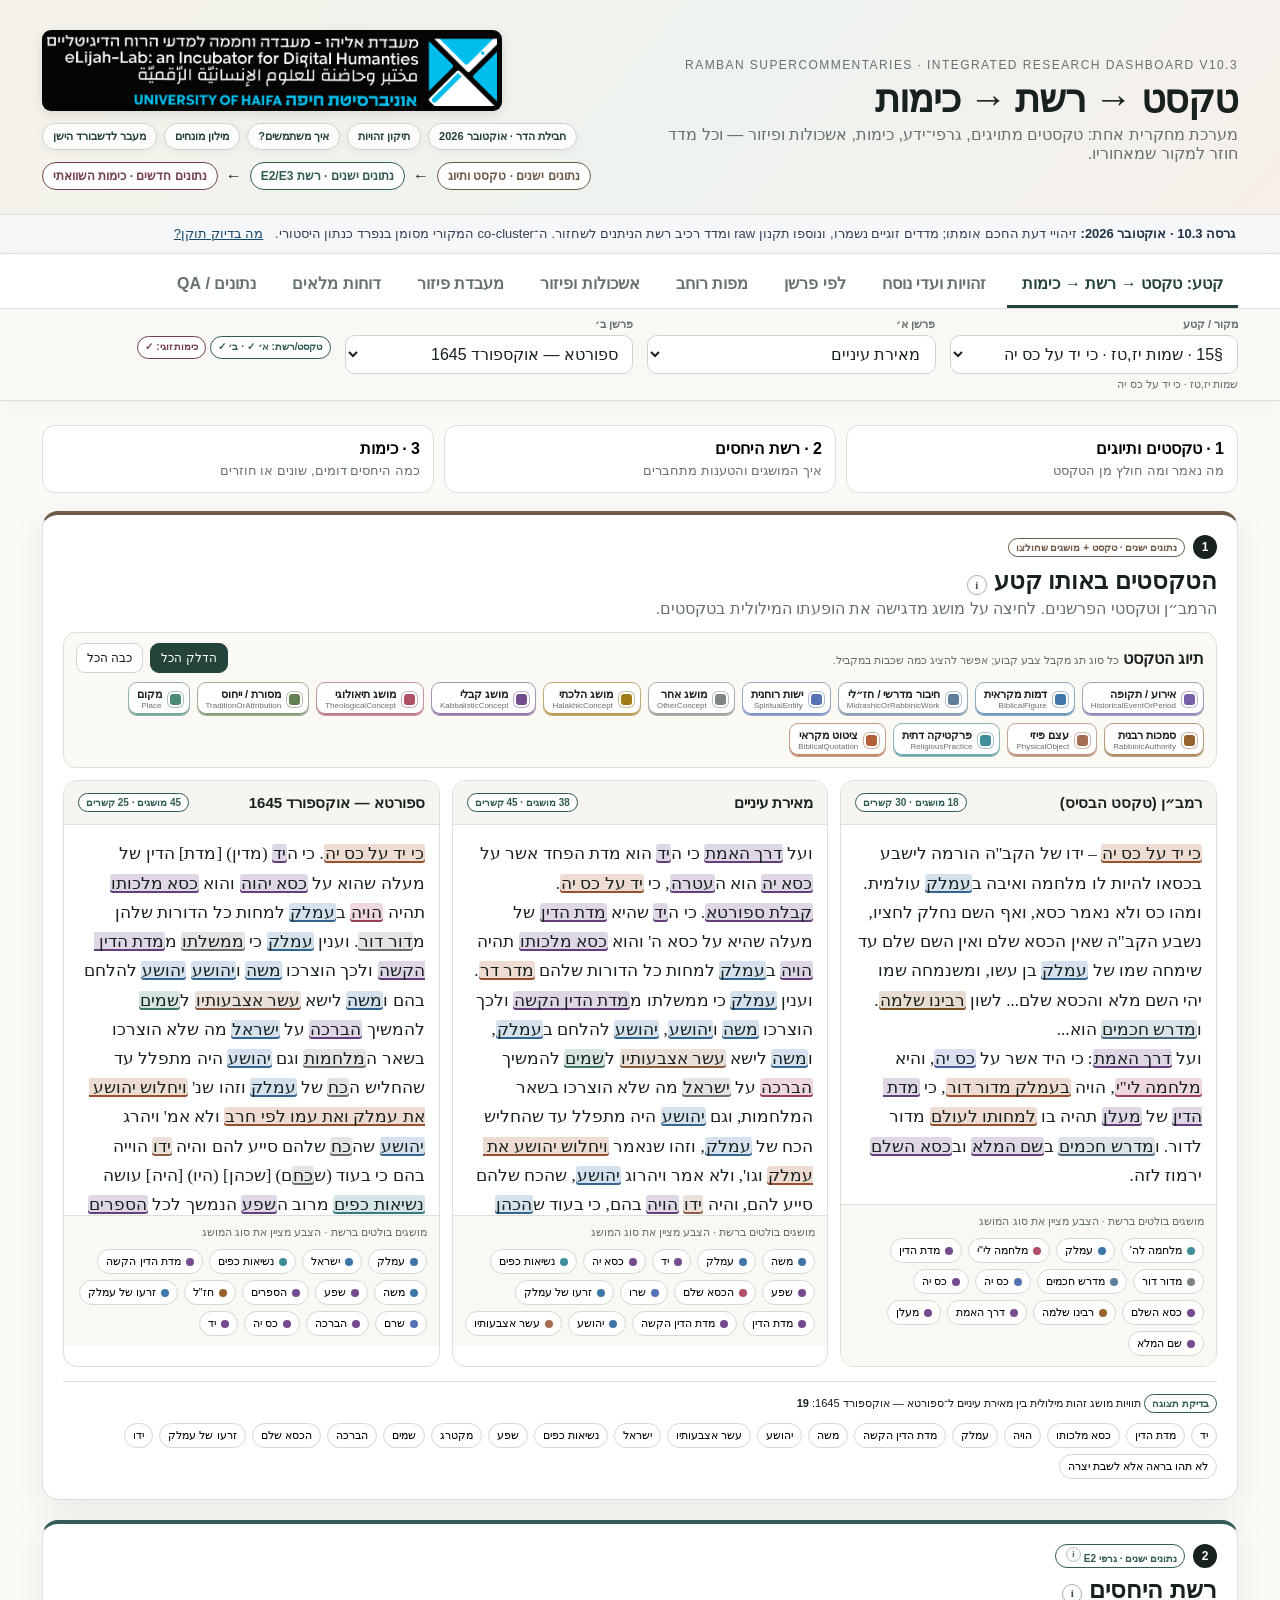
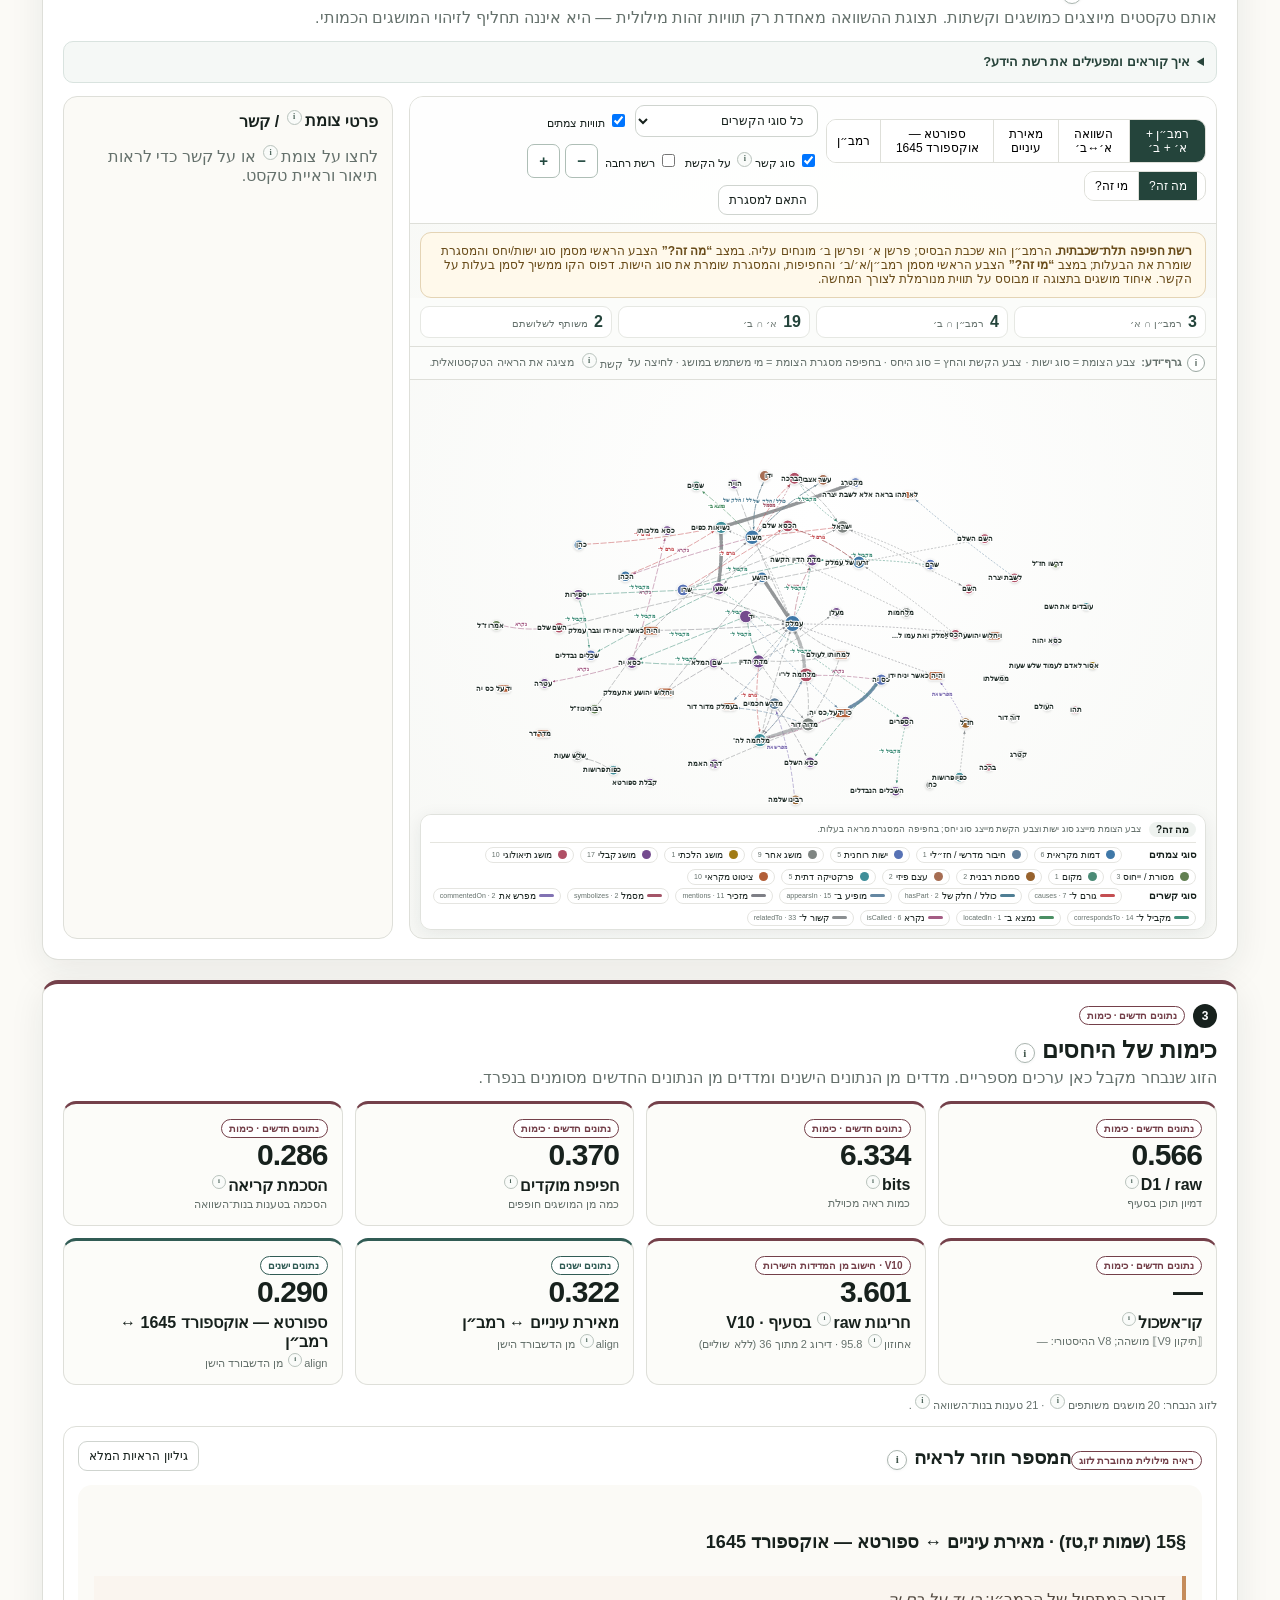
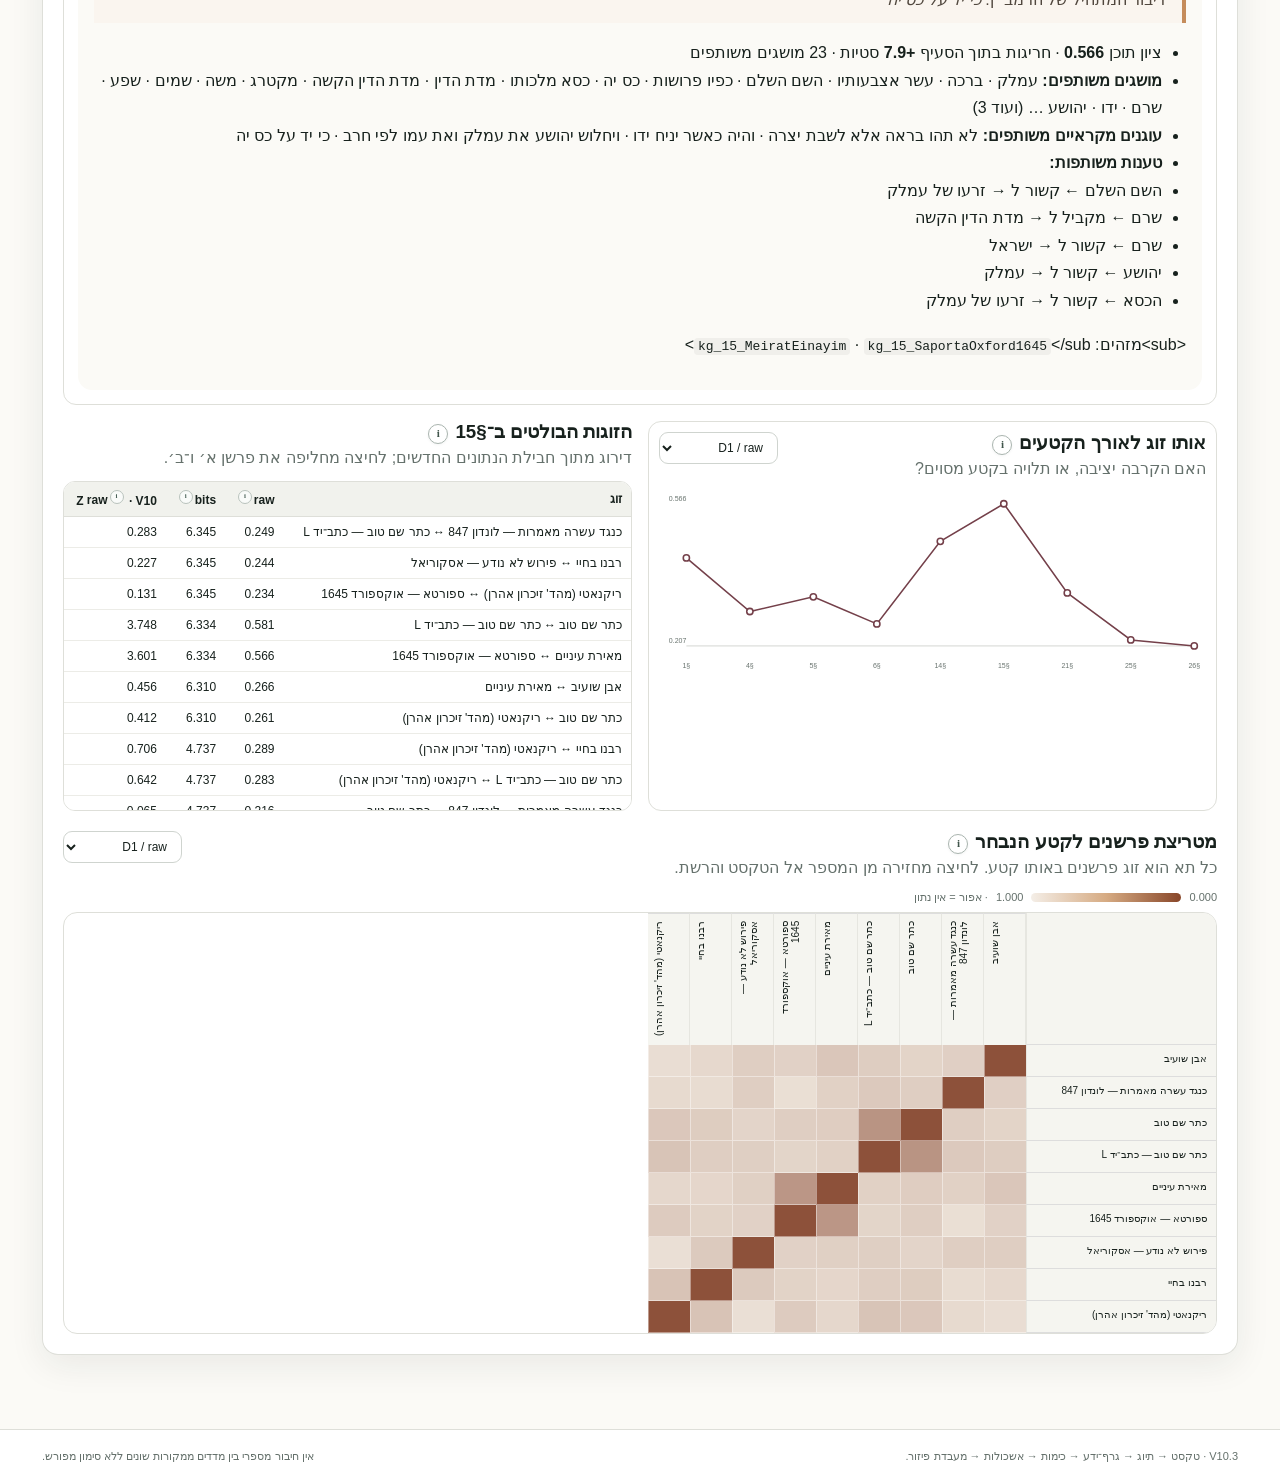
==== index.html @ 23cc931f "V10" ====
<!doctype html>
<html lang="he" dir="rtl">
<head>
  <meta charset="utf-8" />
  <meta name="viewport" content="width=device-width,initial-scale=1" />
  <title>רמב״ן — טקסט, רשת וכימות ותובנות מחקר | V10.3</title>
  <link rel="stylesheet" href="./app.css" />
</head>
<body>
  <header class="site-header">
    <div>
      <div class="eyebrow">Ramban Supercommentaries · Integrated Research Dashboard V10.3</div>
      <h1>טקסט → רשת → כימות</h1>
      <p class="subtitle">מערכת מחקרית אחת: טקסטים מתויגים, גרפי־ידע, כימות, אשכולות ופיזור — וכל מדד חוזר למקור שמאחוריו.</p>
    </div>
    <div class="header-actions">
      <div class="lab-brand" aria-label="המעבדה למדעי הרוח הדיגיטליים — אוניברסיטת חיפה"><img src="./assets/elijah-lab-logo.png" alt="eLijah-Lab · המעבדה למדעי הרוח הדיגיטליים, אוניברסיטת חיפה" width="2048" height="324"></div>
      <div class="header-mini-actions"><button class="legacy-link" id="openOctoberQA" type="button" title="תיעוד חבילת אוקטובר 2026 והבדיקות">חבילת הדר · אוקטובר 2026</button><button class="legacy-link" id="openV9Correction" type="button" title="תיעוד תיקון זהויות דעת החכם">תיקון זהויות</button><button class="legacy-link" id="openQuickGuide" type="button">איך משתמשים?</button><button class="legacy-link glossary-link" id="openGlossary" type="button">מילון מונחים</button><a class="legacy-link" href="./legacy/ramban-dashboard-V2/index.html" title="פתח את הדשבורד הישן (V2)">מעבר לדשבורד הישן</a></div>
      <div class="lineage-mini" aria-label="שרשרת הנתונים">
        <span class="source-pill source-text">נתונים ישנים · טקסט ותיוג</span><b>←</b>
        <span class="source-pill source-net">נתונים ישנים · רשת E2/E3</span><b>←</b>
        <span class="source-pill source-quant">נתונים חדשים · כימות השוואתי</span>
      </div>
    </div>
  </header>

  <div class="october-status" role="note"><strong>גרסה 10.3 · אוקטובר 2026:</strong> זיהויי דעת החכם אומתו; מדדים זוגיים נשמרו, ונוספו תקנון raw ומדד רכיב רשת הניתנים לשחזור. ה־co-cluster המקורי מסומן בנפרד כנתון היסטורי. <button id="octInline" type="button">מה בדיוק תוקן?</button></div>
  <div class="workspace-sticky" id="workspaceSticky">
    <nav class="main-tabs" role="tablist" aria-label="ניווט ראשי">
      <button type="button" id="tabbtn-journey" role="tab" aria-controls="tab-journey" aria-selected="true" class="main-tab is-active" data-tab="journey">קטע: טקסט → רשת → כימות</button>
      <button type="button" id="tabbtn-witnesses" role="tab" aria-controls="tab-witnesses" aria-selected="false" class="main-tab" data-tab="witnesses">זהויות ועדי נוסח</button>
      <button type="button" id="tabbtn-commentator" role="tab" aria-controls="tab-commentator" aria-selected="false" class="main-tab" data-tab="commentator">לפי פרשן</button>
      <button type="button" id="tabbtn-corpus" role="tab" aria-controls="tab-corpus" aria-selected="false" class="main-tab" data-tab="corpus">מפות רוחב</button>
      <button type="button" id="tabbtn-clusters" role="tab" aria-controls="tab-clusters" aria-selected="false" class="main-tab" data-tab="clusters">אשכולות ופיזור</button>
      <button type="button" id="tabbtn-dispersion" role="tab" aria-controls="tab-dispersion" aria-selected="false" class="main-tab" data-tab="dispersion">מעבדת פיזור</button>
      <button type="button" id="tabbtn-reports" role="tab" aria-controls="tab-reports" aria-selected="false" class="main-tab" data-tab="reports">דוחות מלאים</button>
      <button type="button" id="tabbtn-data" role="tab" aria-controls="tab-data" aria-selected="false" class="main-tab" data-tab="data">נתונים / QA</button>
    </nav>

    <section class="context-bar" id="contextBar">
      <div class="context-field context-section" data-context-field="section">
        <label for="sectionSelect">מקור / קטע</label>
        <select id="sectionSelect"></select>
        <div id="sectionCaption" class="context-caption"></div>
      </div>
      <div class="context-field" data-context-field="a">
        <label for="commentatorASelect">פרשן א׳</label>
        <select id="commentatorASelect"></select>
      </div>
      <div class="context-field" data-context-field="b">
        <label for="commentatorBSelect">פרשן ב׳</label>
        <select id="commentatorBSelect"></select>
      </div>
      <div class="context-status" id="contextStatus" aria-live="polite" data-context-field="status"></div>
    </section>
  </div>

  <main id="app" tabindex="-1">
    <section id="tab-journey" role="tabpanel" aria-labelledby="tabbtn-journey" class="tab-view is-active"></section>
    <section id="tab-witnesses" role="tabpanel" aria-labelledby="tabbtn-witnesses" class="tab-view"></section>
    <section id="tab-commentator" role="tabpanel" aria-labelledby="tabbtn-commentator" class="tab-view"></section>
    <section id="tab-corpus" role="tabpanel" aria-labelledby="tabbtn-corpus" class="tab-view"></section>
    <section id="tab-clusters" role="tabpanel" aria-labelledby="tabbtn-clusters" class="tab-view"></section>
    <section id="tab-dispersion" role="tabpanel" aria-labelledby="tabbtn-dispersion" class="tab-view"></section>
    <section id="tab-reports" role="tabpanel" aria-labelledby="tabbtn-reports" class="tab-view"></section>
    <section id="tab-data" role="tabpanel" aria-labelledby="tabbtn-data" class="tab-view"></section>
  </main>

  <footer>
    <span>V10.3 · טקסט → תיוג → גרף־ידע → כימות → אשכולות → מעבדת פיזור.</span>
    <span>אין חיבור מספרי בין מדדים ממקורות שונים ללא סימון מפורש.</span>
  </footer>

  <script>window.RAMBAN_V2_SECTIONS={};window.RAMBAN_V2_COMMENTATORS={};</script>
  <script src="./data/old-index.js"></script>
  <script src="./data/quant-reports.js"></script>
  <script src="./data/research-stories.js"></script>
  <script src="./app.js"></script>
</body>
</html>
---- app.css ----
:root{
  --ink:#17211d; --muted:#65716c; --paper:#fbfaf6; --card:#fff; --line:#dedfd9;
  --deep:#24443b; --deep2:#31594d; --accent:#9a5d32; --accent2:#c58c5b;
  --text-layer:#6f5947; --net-layer:#315c55; --quant-layer:#74404a;
  --soft:#f1f0e9; --warn:#8a5e15; --bad:#9a3d38; --good:#2d6b54;
  --shadow:0 10px 35px rgba(25,37,32,.08); --radius:16px;
  font-family: "Segoe UI", Arial, sans-serif;
}
*{box-sizing:border-box} html{scroll-behavior:smooth} body{margin:0;background:var(--paper);color:var(--ink)}
button,select,input{font:inherit} button{cursor:pointer}
.site-header{display:flex;justify-content:space-between;gap:32px;align-items:flex-end;padding:30px 42px 24px;background:linear-gradient(130deg,#f6f2e9 0%,#eef3ef 55%,#f7efe9 100%);border-bottom:1px solid var(--line)}
.eyebrow{font-size:12px;letter-spacing:.12em;text-transform:uppercase;color:var(--muted);direction:ltr;text-align:right}.site-header h1{font-size:38px;margin:5px 0 4px;letter-spacing:-.03em}.subtitle{margin:0;color:var(--muted);font-size:16px}.lineage-mini{display:flex;align-items:center;gap:8px;flex-wrap:wrap;justify-content:flex-start}
.source-pill{display:inline-flex;align-items:center;border-radius:999px;padding:6px 10px;font-size:12px;font-weight:700;border:1px solid currentColor;background:#fff}.source-text{color:var(--text-layer)}.source-net{color:var(--net-layer)}.source-quant{color:var(--quant-layer)}
.context-bar{position:sticky;top:0;z-index:30;display:grid;grid-template-columns:minmax(300px,1.5fr) minmax(180px,.8fr) minmax(180px,.8fr) minmax(210px,.8fr);gap:14px;align-items:start;padding:13px 42px;background:rgba(251,250,246,.96);backdrop-filter:blur(10px);border-bottom:1px solid var(--line);box-shadow:0 5px 18px rgba(20,30,25,.05)}
.context-field label{display:block;font-size:11px;font-weight:800;color:var(--muted);margin-bottom:4px}.context-field select{width:100%;border:1px solid #cfd3cd;background:#fff;border-radius:10px;padding:9px 10px;color:var(--ink)}.context-caption{font-size:11px;color:var(--muted);margin-top:4px;white-space:nowrap;overflow:hidden;text-overflow:ellipsis}.context-status{font-size:12px;line-height:1.45;padding-top:18px;color:var(--muted)}
.main-tabs{display:flex;gap:6px;padding:12px 42px 0;overflow:auto;border-bottom:1px solid var(--line);background:#fff}.main-tab{white-space:nowrap;border:0;background:transparent;padding:12px 15px;color:var(--muted);font-weight:700;border-bottom:3px solid transparent}.main-tab:hover{color:var(--ink)}.main-tab.is-active{color:var(--deep);border-color:var(--deep)}
#app{max-width:1700px;margin:0 auto;padding:24px 42px 54px}.tab-view{display:none}.tab-view.is-active{display:block}
.panel{background:var(--card);border:1px solid var(--line);border-radius:var(--radius);box-shadow:var(--shadow);padding:20px;margin-bottom:20px}.panel.flat{box-shadow:none}.panel-head{display:flex;justify-content:space-between;align-items:flex-start;gap:18px;margin-bottom:14px}.panel-head h2,.panel-head h3{margin:0}.panel-head p{margin:4px 0 0;color:var(--muted)}
.layer-section{border-top:4px solid var(--text-layer)}.layer-network{border-top:4px solid var(--net-layer)}.layer-quant{border-top:4px solid var(--quant-layer)}.layer-kicker{display:flex;align-items:center;gap:8px;font-size:12px;font-weight:800;margin-bottom:8px}.layer-number{width:24px;height:24px;border-radius:50%;display:inline-grid;place-items:center;color:#fff;background:var(--ink)}
.journey-rail{display:grid;grid-template-columns:repeat(3,1fr);gap:10px;margin-bottom:18px}.journey-step{border:1px solid var(--line);border-radius:13px;padding:13px;background:#fff;text-align:right}.journey-step strong{display:block;margin-bottom:3px}.journey-step small{color:var(--muted)}
.grid-2{display:grid;grid-template-columns:repeat(2,minmax(0,1fr));gap:16px}.grid-3{display:grid;grid-template-columns:repeat(3,minmax(0,1fr));gap:16px}.grid-4{display:grid;grid-template-columns:repeat(4,minmax(0,1fr));gap:12px}.split-main{display:grid;grid-template-columns:minmax(0,1fr) 330px;gap:16px}
.metric-card{border:1px solid var(--line);border-radius:13px;padding:14px;background:#fcfcf9;min-height:104px}.metric-card .metric-value{font-size:30px;font-weight:800;direction:ltr;text-align:right;letter-spacing:-.03em}.metric-card .metric-label{font-weight:750;margin-top:4px}.metric-card .metric-note{font-size:11px;color:var(--muted);margin-top:3px}.metric-card.quant{border-top:3px solid var(--quant-layer)}.metric-card.old{border-top:3px solid var(--net-layer)}
.badge{display:inline-block;padding:3px 7px;border-radius:999px;font-size:10px;font-weight:800;border:1px solid currentColor;background:#fff}.badge-text{color:var(--text-layer)}.badge-net{color:var(--net-layer)}.badge-quant{color:var(--quant-layer)}.badge-warn{color:var(--warn)}.badge-bad{color:var(--bad)}.badge-good{color:var(--good)}
.text-grid{display:grid;grid-template-columns:repeat(3,minmax(0,1fr));gap:12px}.text-card{border:1px solid var(--line);border-radius:14px;background:#fff;min-height:280px;overflow:hidden}.text-card-head{padding:12px 14px;background:#f6f5ef;border-bottom:1px solid var(--line);display:flex;justify-content:space-between;gap:8px;align-items:center}.text-card-head h4{margin:0;font-size:15px}.text-card-body{padding:14px;font-family:"Noto Serif Hebrew","Times New Roman",serif;font-size:17px;line-height:1.72;max-height:390px;overflow:auto;white-space:pre-wrap}.text-empty{padding:40px 20px;color:var(--muted);text-align:center}.concept-strip{display:flex;flex-wrap:wrap;gap:6px;margin-top:10px}.concept-chip{border:1px solid #d7d7d1;background:#fff;border-radius:999px;padding:5px 8px;font-size:11px}.concept-chip:hover,.concept-chip.is-active{border-color:var(--accent);background:#f8eee5}.concept-summary{padding:10px 12px;background:#faf8f2;border-top:1px solid var(--line)}mark.concept-mark{background:#f4cda7;color:inherit;padding:0 2px;border-radius:3px}
.controls{display:flex;gap:7px;flex-wrap:wrap;align-items:center}.segmented{display:flex;border:1px solid var(--line);border-radius:10px;overflow:hidden;background:#fff}.segmented button{border:0;border-left:1px solid var(--line);background:#fff;padding:7px 10px;font-size:12px}.segmented button:last-child{border-left:0}.segmented button.is-active{background:var(--deep);color:#fff}.small-btn{border:1px solid #cfd4cf;background:#fff;border-radius:9px;padding:7px 10px;font-size:12px;color:var(--ink)}.small-btn:hover{border-color:var(--deep)}
.network-shell{border:1px solid var(--line);border-radius:14px;overflow:hidden;background:radial-gradient(circle at 50% 50%,#fff 0%,#f7f8f5 100%);min-height:610px;position:relative}.network-toolbar{display:flex;justify-content:space-between;gap:8px;align-items:center;padding:8px 10px;border-bottom:1px solid var(--line);background:rgba(255,255,255,.9)}.network-canvas{height:560px;position:relative;overflow:hidden}.network-canvas svg{width:100%;height:100%;display:block;touch-action:none}.net-edge{fill:none;stroke:#a4aaa5;stroke-width:1.25;stroke-opacity:.55}.net-edge.is-dim{opacity:.07}.net-edge.is-hot{stroke-width:2.2;stroke-opacity:.95}.net-node circle{stroke:#fff;stroke-width:1.5;filter:drop-shadow(0 1px 2px rgba(0,0,0,.15))}.net-node text{font-size:11px;paint-order:stroke;stroke:#fff;stroke-width:3px;stroke-linejoin:round;fill:#24302b;pointer-events:none}.net-node.is-dim{opacity:.12}.net-node.is-hot circle{stroke:#1c2924;stroke-width:2.3}.net-edge-label{font-size:9px;fill:#65716c;paint-order:stroke;stroke:#fff;stroke-width:3px;pointer-events:none}.network-legend{display:flex;gap:6px;flex-wrap:wrap;font-size:10px}.legend-dot{width:9px;height:9px;border-radius:50%;display:inline-block;margin-left:3px}.network-detail{border:1px solid var(--line);border-radius:14px;padding:14px;background:#fbfaf6;min-height:220px}.network-detail h4{margin:0 0 8px}.network-detail .detail-list{max-height:420px;overflow:auto}.evidence-row{padding:8px 0;border-bottom:1px solid var(--line);font-size:12px}.evidence-row:last-child{border-bottom:0}
.notice{border:1px solid #e4d4b5;background:#fff9eb;color:#684b19;padding:11px 13px;border-radius:11px;font-size:12px}.notice.error{border-color:#e5bfbb;background:#fff3f1;color:#7e332e}.muted{color:var(--muted)}.tiny{font-size:11px}.ltr{direction:ltr;text-align:right}.strong{font-weight:800}
.table-wrap{overflow:auto;border:1px solid var(--line);border-radius:12px}.data-table{width:100%;border-collapse:collapse;font-size:12px;background:#fff}.data-table th{position:sticky;top:0;background:#f1f2ed;z-index:2;text-align:right;padding:9px;border-bottom:1px solid var(--line);white-space:nowrap}.data-table td{padding:8px 9px;border-bottom:1px solid #ecece7;vertical-align:top}.data-table tr:hover td{background:#fbf7f1}.data-table .clickable{cursor:pointer}.data-table td.num{direction:ltr;text-align:right;font-variant-numeric:tabular-nums}
.heatmap-shell{overflow:auto;border:1px solid var(--line);border-radius:14px;background:#fff;max-height:720px}.heatmap-grid{display:grid;min-width:max-content}.hm-corner,.hm-col,.hm-row{position:sticky;background:#f5f5f0;z-index:3;border-bottom:1px solid #ddd;border-left:1px solid #e6e6e0;font-size:10px}.hm-corner{right:0;top:0;z-index:5}.hm-col{top:0;height:132px;writing-mode:vertical-rl;transform:rotate(180deg);padding:7px 5px;text-align:right;overflow:hidden}.hm-row{right:0;padding:8px 9px;z-index:4;white-space:nowrap;max-width:190px;overflow:hidden;text-overflow:ellipsis}.hm-cell{width:42px;height:32px;border:0;border-left:1px solid rgba(255,255,255,.42);border-bottom:1px solid rgba(255,255,255,.42);font-size:9px;color:#17211d;padding:0}.hm-cell:hover{outline:2px solid #17211d;outline-offset:-2px;z-index:2}.hm-cell.missing{background:#eeeeea;color:#aaa}.heatmap-legend{display:flex;align-items:center;gap:8px;margin:8px 0;font-size:11px;color:var(--muted)}.legend-gradient{width:150px;height:9px;border-radius:999px;background:linear-gradient(90deg,#f4eee7,#d6ab83,#884629)}
.chart-box{border:1px solid var(--line);border-radius:13px;background:#fff;padding:10px}.chart-box svg{width:100%;height:260px;display:block}.chart-axis{stroke:#c9ccc7;stroke-width:1}.chart-line{fill:none;stroke:var(--quant-layer);stroke-width:2}.chart-dot{fill:#fff;stroke:var(--quant-layer);stroke-width:2;cursor:pointer}.chart-dot:hover{r:6}.chart-label{font-size:9px;fill:#68736e}
.profile-header{display:grid;grid-template-columns:1.3fr 2fr;gap:16px}.profile-title h2{font-size:30px;margin:0 0 4px}.tag-list{display:flex;gap:6px;flex-wrap:wrap}.tag{background:#f2f0e8;border-radius:7px;padding:5px 7px;font-size:11px;border:1px solid #e0dfd8}
.report-layout{display:grid;grid-template-columns:290px minmax(0,1fr);gap:18px;align-items:start}.report-menu{position:sticky;top:116px;max-height:calc(100vh - 140px);overflow:auto;border:1px solid var(--line);border-radius:14px;background:#fff;padding:8px}.report-group-title{font-size:10px;color:var(--muted);font-weight:800;padding:9px 8px 5px}.report-link{display:block;width:100%;border:0;background:transparent;text-align:right;padding:8px;border-radius:8px;color:var(--ink);font-size:12px}.report-link:hover{background:#f3f2ec}.report-link.is-active{background:#e9efe9;color:var(--deep);font-weight:800}.markdown{background:#fff;border:1px solid var(--line);border-radius:14px;padding:28px 34px;line-height:1.72;min-height:700px}.markdown h1{font-size:30px;border-bottom:1px solid var(--line);padding-bottom:10px}.markdown h2{font-size:23px;margin-top:34px}.markdown h3{font-size:18px;margin-top:26px}.markdown blockquote{margin:15px 0;padding:10px 16px;border-right:4px solid var(--accent2);background:#faf5ef;color:#51483f}.markdown code{background:#f0efeb;border-radius:4px;padding:1px 4px;direction:ltr}.markdown pre{background:#222b27;color:#eef3ef;padding:14px;border-radius:10px;overflow:auto;direction:ltr;text-align:left}.markdown table{border-collapse:collapse;width:100%;font-size:13px}.markdown th,.markdown td{border:1px solid #dedfd9;padding:7px 8px;vertical-align:top}.markdown th{background:#f3f3ee}.markdown hr{border:0;border-top:1px solid var(--line);margin:24px 0}.markdown ul,.markdown ol{padding-right:24px}
.data-source-card{border:1px solid var(--line);border-radius:13px;background:#fff;padding:14px}.data-source-card h4{margin:0 0 4px}.qa-pass{color:var(--good);font-weight:800}.qa-warn{color:var(--warn);font-weight:800}.qa-fail{color:var(--bad);font-weight:800}
footer{display:flex;justify-content:space-between;gap:14px;padding:20px 42px;color:var(--muted);font-size:11px;border-top:1px solid var(--line);background:#fff}
@media(max-width:1050px){.context-bar{grid-template-columns:1fr 1fr}.context-section{grid-column:1/-1}.grid-3,.grid-4,.text-grid,.profile-header{grid-template-columns:1fr 1fr}.split-main{grid-template-columns:1fr}.report-layout{grid-template-columns:1fr}.report-menu{position:static;max-height:none}.site-header{align-items:flex-start;flex-direction:column}}
@media(max-width:720px){.site-header,#app,.context-bar,.main-tabs,footer{padding-right:16px;padding-left:16px}.context-bar{position:relative;grid-template-columns:1fr}.context-section{grid-column:auto}.grid-2,.grid-3,.grid-4,.text-grid,.journey-rail{grid-template-columns:1fr}.site-header h1{font-size:31px}.markdown{padding:20px}.hm-col{height:105px}.main-tabs{padding-top:8px}}

/* ---------------- V3: text tagging ---------------- */
.tag-toolbar{border:1px solid var(--line);background:#faf9f4;border-radius:13px;padding:10px 12px;margin-bottom:12px}
.tag-toolbar-head{display:flex;justify-content:space-between;align-items:center;gap:12px}.tag-toolbar .small-btn.is-active{background:var(--deep);color:#fff;border-color:var(--deep)}
.tag-type-list{display:flex;flex-wrap:wrap;gap:7px;margin-top:9px}.tag-type-toggle{display:inline-grid;grid-template-columns:13px auto;grid-template-areas:"dot label" "dot code";gap:0 6px;align-items:center;border:1px solid #d9dbd6;border-radius:9px;background:#fff;padding:5px 8px;opacity:.58;cursor:pointer;transition:.15s}.tag-type-toggle.is-on{opacity:1;border-color:color-mix(in srgb,var(--tag-color) 50%,#d9dbd6);box-shadow:inset 0 -2px 0 color-mix(in srgb,var(--tag-color) 75%,white)}.tag-type-toggle input{position:absolute;opacity:0;pointer-events:none}.tag-type-toggle i{grid-area:dot;width:11px;height:11px;border-radius:3px;background:var(--tag-color);box-shadow:0 0 0 2px #fff,0 0 0 3px color-mix(in srgb,var(--tag-color) 35%,#ddd)}.tag-type-toggle span{grid-area:label;font-size:11px;font-weight:750}.tag-type-toggle small{grid-area:code;font-size:8px;color:var(--muted);direction:ltr;text-align:right}
.tagged-text .text-tag{background:color-mix(in srgb,var(--tag-color) 22%,transparent);box-shadow:inset 0 -2px 0 color-mix(in srgb,var(--tag-color) 85%,black);border-radius:3px;padding:0 1px;transition:.12s}.tagged-text .text-tag:hover{background:color-mix(in srgb,var(--tag-color) 36%,white);box-shadow:0 0 0 2px color-mix(in srgb,var(--tag-color) 22%,transparent),inset 0 -2px 0 var(--tag-color)}.tagged-text .text-tag.is-selected{outline:2px solid #b3541e;outline-offset:1px;background:#ffe3c7}
.concept-chip{display:inline-flex;align-items:center;gap:5px}.concept-dot{display:inline-block;width:8px;height:8px;border-radius:50%;background:var(--chip-color,#888);flex:0 0 auto}.concept-chip.is-active{box-shadow:inset 0 -2px 0 var(--chip-color,var(--accent))}

/* ---------------- V3: knowledge graph ---------------- */
.network-shell{min-height:720px}.network-toolbar{position:relative;z-index:4}.network-key{font-size:11px;color:var(--muted);padding:7px 11px;background:#fbfcfa;border-bottom:1px solid var(--line)}.network-canvas{height:650px}.net-edge{stroke-linecap:round;stroke-opacity:.62;cursor:pointer;transition:opacity .12s,stroke-width .12s}.net-edge:hover{stroke-opacity:1;filter:drop-shadow(0 0 2px rgba(0,0,0,.16))}.net-edge.is-filtered{display:none}.net-edge.is-dim{opacity:.06}.net-edge.is-hot{stroke-opacity:1!important;filter:drop-shadow(0 0 2px rgba(0,0,0,.22))}.net-node .net-node-shape{stroke:#fff;stroke-width:1.7;filter:drop-shadow(0 1px 2px rgba(0,0,0,.16));cursor:grab}.net-node:active .net-node-shape{cursor:grabbing}.net-node text{font-size:11px;font-weight:600;paint-order:stroke;stroke:#fff;stroke-width:3.5px;stroke-linejoin:round;fill:#1e2b26;pointer-events:none}.net-node.is-hot .net-node-shape{stroke:#152720;stroke-width:2.8}.net-edge-label{font-size:9px;font-weight:650;paint-order:stroke;stroke:#fff;stroke-width:3.5px;pointer-events:none}.net-edge-label.is-dim{opacity:.08}.network-legend-panel{position:absolute;right:10px;left:10px;bottom:8px;z-index:3;background:rgba(255,255,255,.94);backdrop-filter:blur(5px);border:1px solid #e0e2dd;border-radius:11px;padding:7px 9px;max-height:116px;overflow:auto;box-shadow:0 4px 18px rgba(25,37,32,.08)}.network-legend-row{display:flex;align-items:center;gap:6px;flex-wrap:wrap;font-size:9px;margin:3px 0}.network-legend-row>b{min-width:68px;font-size:10px}.network-legend-row>span{display:inline-flex;align-items:center;gap:3px;border:1px solid #e5e5e1;border-radius:999px;background:#fff;padding:2px 6px;white-space:nowrap}.network-legend-row>span.is-muted{opacity:.25}.network-legend-row small{font-size:7px;color:var(--muted);direction:ltr}.relation-line{width:15px;height:3px;border-radius:3px;background:var(--rel-color);display:inline-block}.relation-swatch{display:inline-block;width:16px;height:4px;border-radius:4px;background:var(--rel-color);vertical-align:middle;margin-left:5px}.relation-arrow{color:var(--muted);padding:0 4px}.network-sample-note{position:absolute;bottom:128px;right:12px;background:#fff;padding:4px 7px;border-radius:7px;border:1px solid #ddd;z-index:3}.relation-select{max-width:235px}.network-detail code{font-size:9px;background:#eceeea;padding:1px 4px;border-radius:4px;direction:ltr}.network-detail .legend-dot{vertical-align:middle}

/* ---------------- V3: clusters & research questions ---------------- */
.cluster-hero{background:linear-gradient(135deg,#fff 0%,#f4f7f4 52%,#faf4ef 100%)}.research-question-grid{display:grid;grid-template-columns:repeat(3,minmax(0,1fr));gap:10px}.research-question{border:1px solid var(--line);background:#fff;border-radius:13px;padding:12px;text-align:right;display:grid;grid-template-columns:28px 1fr;grid-template-areas:"num title" "num desc";gap:2px 9px;align-items:start}.research-question:hover{border-color:var(--deep2);box-shadow:0 5px 18px rgba(25,37,32,.06)}.research-question>span{grid-area:num;width:27px;height:27px;border-radius:8px;background:var(--deep);color:#fff;display:grid;place-items:center;font-weight:800}.research-question>strong{grid-area:title}.research-question>small{grid-area:desc;color:var(--muted);line-height:1.35}
.report-finding-strip{display:grid;grid-template-columns:1fr 1fr;gap:10px;margin:10px 0 20px}.report-finding-strip>div{border:1px solid #e3d7c6;background:#fffaf0;border-radius:11px;padding:10px 12px;font-size:12px;line-height:1.45}.cluster-level-block{border-top:1px solid var(--line);padding-top:19px;margin-top:20px}.cluster-level-block:first-of-type{border-top:0}.cluster-split{grid-template-columns:minmax(0,1.4fr) minmax(280px,.6fr)}.cluster-network-host{height:570px;border:1px solid var(--line);border-radius:14px;overflow:hidden;position:relative;background:radial-gradient(circle,#fff,#f7f8f5)}.cluster-network-host .network-legend-panel{max-height:72px}.cluster-network-host .network-sample-note{bottom:82px}.component-panel{border:1px solid var(--line);border-radius:13px;background:#fbfaf6;padding:12px;max-height:570px;overflow:auto}.component-panel h4{margin:4px 0 10px}.component-card{display:grid;grid-template-columns:29px 1fr;gap:8px;padding:9px 0;border-bottom:1px solid #e5e5df}.component-card:last-child{border-bottom:0}.component-card.singleton{opacity:.65}.component-index{width:25px;height:25px;border-radius:50%;display:grid;place-items:center;background:#e8ece8;font-size:10px;font-weight:800}.component-card small{display:block;color:var(--muted);margin-top:3px}.inline-link{border:0;background:transparent;color:var(--deep2);padding:0;text-decoration:underline;text-decoration-color:#c4d1cb;text-underline-offset:2px}.old-cluster-row{display:grid;gap:3px;border-top:1px solid #ecece6;padding:8px 0;font-size:11px}.old-cluster-row:first-of-type{margin-top:8px}.old-cluster-row small{color:var(--muted)}
.threshold-control{display:flex;align-items:center;gap:6px;font-size:11px;color:var(--muted);border:1px solid var(--line);background:#fff;border-radius:9px;padding:5px 8px}.threshold-control input{width:130px;accent-color:var(--deep2)}.threshold-control output{direction:ltr;font-variant-numeric:tabular-nums;font-weight:800;color:var(--ink)}
.section-cluster-overview{display:grid;gap:4px;max-height:620px;overflow:auto}.section-cluster-row{display:grid;grid-template-columns:190px minmax(220px,1fr) 210px;align-items:center;gap:10px;border:1px solid transparent;background:#fafaf7;border-radius:8px;padding:6px 8px;text-align:right}.section-cluster-row:hover,.section-cluster-row.is-active{border-color:#bdc9c2;background:#f3f7f4}.section-cluster-label{font-weight:800}.section-cluster-label small{display:block;color:var(--muted);font-weight:400;white-space:nowrap;overflow:hidden;text-overflow:ellipsis}.cluster-strip{display:flex;height:16px;border-radius:5px;overflow:hidden;background:#ecece7;gap:1px}.cluster-segment{display:block;background:#638374;min-width:3px}.cluster-segment:nth-child(2n){background:#9c7258}.cluster-segment:nth-child(3n){background:#6b7492}.cluster-segment:nth-child(4n){background:#8b6680}.cluster-segment.single{background:#d8dad5}.section-cluster-meta{font-size:10px;color:var(--muted);white-space:nowrap;overflow:hidden;text-overflow:ellipsis}
.data-details{border:1px solid var(--line);border-radius:11px;background:#fff;margin-top:12px;overflow:hidden}.data-details>summary{padding:10px 12px;font-weight:750;font-size:12px;cursor:pointer;background:#f7f7f3}.data-details[open]>summary{border-bottom:1px solid var(--line)}.data-details>.table-wrap{border:0;border-radius:0}.details-grid{display:grid;grid-template-columns:1fr 1fr;gap:12px}
.histogram{width:100%;height:270px}.hist-bar{fill:#8a5940;opacity:.78}.hist-bar:hover{opacity:1}.threshold-line{stroke:#a43d37;stroke-width:2;stroke-dasharray:5 4}.scatter-box svg{height:480px}.scatter-point{fill:#6f7f78;opacity:.20}.scatter-point.is-selected{fill:#ad5639;opacity:.95;stroke:#fff;stroke-width:1}.median-line{stroke:#9a5d32;stroke-width:1.5;stroke-dasharray:6 5}.axis-title{font-size:11px;fill:#45514c;font-weight:700}.bar-label{font-size:11px;fill:#29352f}.bar-value{font-size:10px;fill:#52605a;font-variant-numeric:tabular-nums}.type-share-bar{fill:#6a7f76}.bar-svg{height:315px!important}
.metric-heat-table{border:1px solid var(--line);border-radius:13px;overflow:auto;background:#fff}.metric-heat-head,.metric-heat-row{display:grid;grid-template-columns:minmax(210px,1.5fr) repeat(4,minmax(85px,.65fr));gap:1px;align-items:stretch}.metric-heat-head{position:sticky;top:0;background:#f2f3ef;z-index:2}.metric-heat-head>*{padding:8px;font-size:11px}.metric-heat-row{width:100%;border:0;border-top:1px solid #efefe9;background:#fff;text-align:right}.metric-heat-row:hover{outline:2px solid #304a40;outline-offset:-2px}.metric-heat-row strong{padding:9px}.metric-heat-row i{display:grid;place-items:center;font-style:normal;font-size:10px;font-weight:800;direction:ltr;color:#17211d;min-height:36px;text-shadow:0 1px 1px rgba(255,255,255,.65)}

@media(max-width:1050px){.research-question-grid{grid-template-columns:1fr 1fr}.cluster-split{grid-template-columns:1fr}.report-finding-strip,.details-grid{grid-template-columns:1fr}.section-cluster-row{grid-template-columns:150px minmax(180px,1fr) 150px}.tag-toolbar-head{align-items:flex-start;flex-direction:column}}
@media(max-width:720px){.research-question-grid{grid-template-columns:1fr}.section-cluster-row{grid-template-columns:100px 1fr}.section-cluster-meta{display:none}.network-canvas{height:560px}.network-shell{min-height:630px}.tag-type-toggle small{display:none}.metric-heat-head,.metric-heat-row{grid-template-columns:minmax(160px,1.4fr) repeat(4,70px)}}

.cluster-network-host>svg{width:100%;height:100%;display:block;touch-action:none}

/* ---------------- V4: commentator profile, three-layer overlap, full clustering ---------------- */
.commentator-hero{background:linear-gradient(135deg,#fff 0%,#f5f8f5 55%,#faf5ee 100%)}
.profile-insight-grid{display:grid;grid-template-columns:repeat(3,minmax(0,1fr));gap:10px}.profile-insight{border:1px solid var(--line);border-radius:12px;background:#fbfbf8;padding:12px;display:flex;flex-direction:column;gap:4px;min-height:92px}.profile-insight small{color:var(--muted);font-weight:750}.profile-insight strong{font-size:17px;color:var(--deep)}.profile-insight span{font-size:11px;color:var(--muted);line-height:1.4}.profile-detail-grid{display:grid;grid-template-columns:1fr 1fr;gap:16px}.profile-detail-grid>div{border-bottom:1px solid #ecece6;padding-bottom:12px}.profile-detail-grid .tag b{font-size:9px;color:var(--deep2);margin-right:4px}.mini-bars{display:grid;gap:7px}.mini-bar-row{display:grid;grid-template-columns:minmax(130px,1fr) minmax(120px,2fr) 52px;gap:8px;align-items:center;font-size:11px}.mini-bar-row>i{height:9px;border-radius:999px;background:#eceee9;overflow:hidden}.mini-bar-row>i>b{display:block;height:100%;border-radius:inherit}.mini-bar-row>strong{direction:ltr;font-variant-numeric:tabular-nums}.profile-trajectory{width:100%;height:310px}.profile-line{fill:none;stroke-width:2.5}.align-line{stroke:#345f54}.peer-line{stroke:#bd6a3e;stroke-dasharray:7 4}.align-dot{fill:#345f54}.peer-dot{fill:#bd6a3e}.profile-point{cursor:pointer}.trajectory-legend{display:flex;gap:18px;justify-content:center;font-size:11px;color:var(--muted)}.line-key{display:inline-block;width:24px;height:3px;vertical-align:middle;margin-left:5px}.align-key{background:#345f54}.peer-key{background:repeating-linear-gradient(90deg,#bd6a3e 0 7px,transparent 7px 11px)}
.overlap-note{margin:8px 10px 0}.overlap-summary{display:grid;grid-template-columns:repeat(4,minmax(0,1fr));gap:6px;padding:8px 10px;border-bottom:1px solid var(--line);background:#fbfcfa}.overlap-summary span{display:flex;align-items:baseline;gap:6px;border:1px solid #e6e8e3;background:#fff;border-radius:9px;padding:6px 8px;font-size:10px;color:var(--muted)}.overlap-summary b{font-size:16px;color:var(--deep)}.network-owner-legend{display:flex;align-items:center;gap:6px;flex-wrap:wrap;font-size:9px;padding-bottom:5px;margin-bottom:4px;border-bottom:1px solid #e5e5df}.network-owner-legend>b{min-width:92px}.network-owner-legend>span{display:inline-flex;align-items:center;gap:4px;border:1px solid #e5e5e1;border-radius:999px;padding:2px 6px;background:#fff}.network-owner-legend i{width:10px;height:10px;border-radius:50%;display:inline-block}
.report-kpi-row{display:grid;grid-template-columns:repeat(4,minmax(0,1fr));gap:9px;margin:0 0 10px}.report-kpi-row>div{border:1px solid var(--line);background:#fbfaf6;border-radius:12px;padding:10px}.report-kpi-row strong{display:block;font-size:24px;color:var(--deep)}.report-kpi-row span{font-size:10px;color:var(--muted)}.cluster-dendro-grid{display:grid;grid-template-columns:minmax(0,1.15fr) minmax(360px,.85fr);gap:12px;margin-top:14px}.dendrogram-svg{width:100%;height:auto;min-height:240px}.dendro-line{fill:none;stroke:#71827a;stroke-width:1.4}.dendro-sim{font-size:8px;fill:#7d857f}.dendro-leaf circle{fill:#365f83}.dendro-leaf text{font-size:10px;fill:#25312c;cursor:pointer}.dendro-caption{font-size:10px;color:var(--muted);margin-bottom:3px}.section-atlas-svg,.style-content-svg{width:100%;height:420px}.atlas-point circle{fill:#687d73;opacity:.64;stroke:#fff;stroke-width:1}.atlas-point text{font-size:9px;fill:#35413c;font-weight:750}.atlas-point.is-selected circle{fill:#b75f3f;opacity:1;stroke:#2a3933;stroke-width:2}.atlas-point{cursor:pointer}.trend-line{stroke:#9a5b3d;stroke-width:2;stroke-dasharray:7 5}.style-point{fill:#657e72;opacity:.42}.style-point:hover{fill:#b45f3f;opacity:1}
@media(max-width:1050px){.profile-insight-grid{grid-template-columns:1fr 1fr}.cluster-dendro-grid{grid-template-columns:1fr}.report-kpi-row,.overlap-summary{grid-template-columns:1fr 1fr}}
@media(max-width:720px){.profile-insight-grid,.profile-detail-grid,.report-kpi-row,.overlap-summary{grid-template-columns:1fr}.mini-bar-row{grid-template-columns:110px 1fr 45px}}


/* ---------------- V5: clarity, contextual help, workspace organization ---------------- */
.network-toolbar-groups{display:flex;align-items:center;gap:8px;flex-wrap:wrap}.net-color-toggle{border-inline-start:1px solid var(--line);padding-inline-start:8px}.network-mode-caption{display:flex;align-items:center;gap:8px;padding-bottom:5px;margin-bottom:4px;border-bottom:1px solid #e5e5df;font-size:9px}.network-mode-caption strong{font-size:10px;background:#eef2ef;border-radius:999px;padding:2px 7px}.network-mode-caption span{color:var(--muted)}.network-key{display:flex;align-items:center;gap:5px;flex-wrap:wrap}.network-key::before{content:'i';display:grid;place-items:center;width:16px;height:16px;border:1px solid #9aa8a1;border-radius:50%;font-size:9px;font-weight:800;color:#53645c;background:#fff}
.net-edge{stroke-linecap:round;stroke-linejoin:round}.net-edge.is-hot{filter:drop-shadow(0 1px 1px rgba(0,0,0,.08))}

.info-button{display:inline-grid!important;place-items:center;width:20px;height:20px;min-width:20px;border-radius:50%;border:1px solid #aab5af;background:#fff;color:#40554b;font:700 11px/1 Georgia,serif;cursor:pointer;padding:0;margin-inline-start:7px;vertical-align:middle;box-shadow:0 1px 3px rgba(29,42,35,.05)}.info-button:hover{background:#eef4f0;border-color:#61786c;color:#1e3a2e}.panel-head>div>.info-button{display:inline-grid!important}.panel-head h2,.panel-head h3,.panel-head h4,.chart-box>h3,.chart-box>h4,.data-source-card>h4{display:inline-block}
.info-overlay{position:fixed;inset:0;background:rgba(21,31,27,.28);backdrop-filter:blur(2px);display:none;align-items:center;justify-content:center;z-index:9999;padding:24px}.info-overlay.is-open{display:flex}.info-popover{position:relative;width:min(620px,calc(100vw - 36px));max-height:min(72vh,700px);overflow:auto;background:#fff;border:1px solid #d7ddd9;border-radius:18px;padding:24px 26px;box-shadow:0 24px 80px rgba(16,29,23,.22)}.info-popover h3{margin:5px 32px 10px 0;font-size:22px}.info-body{font-size:14px;line-height:1.7;color:#34443c}.info-body p{margin:0}.info-close{position:absolute;left:14px;top:12px;width:30px;height:30px;border-radius:50%;border:1px solid var(--line);background:#f8f9f6;font-size:21px;line-height:1;cursor:pointer;color:#52615a}.info-close:hover{background:#eef2ef}

.cluster-subnav{position:sticky;top:0;z-index:10;display:flex;gap:6px;flex-wrap:wrap;background:rgba(247,248,245,.96);backdrop-filter:blur(8px);border:1px solid var(--line);border-radius:13px;padding:8px;margin:0 0 14px;box-shadow:0 5px 18px rgba(25,37,32,.05)}.cluster-subnav button{border:1px solid transparent;background:transparent;border-radius:9px;padding:8px 11px;font-weight:700;color:#50615a;cursor:pointer}.cluster-subnav button:hover{background:#fff;border-color:#dfe5e1}.cluster-subnav button.is-active{background:var(--deep);color:#fff;border-color:var(--deep)}.cluster-pane{display:none}.cluster-pane.is-visible{display:block}.cluster-overview-guide{display:none;background:linear-gradient(135deg,#fbfcfa,#f7f1e9)}.cluster-overview-guide.is-visible{display:block}.cluster-overview-guide h3{margin-top:0}.cluster-reading-path{display:grid;grid-template-columns:repeat(4,minmax(0,1fr));gap:8px;margin-top:14px}.cluster-reading-path span{display:flex;align-items:center;gap:7px;border:1px solid var(--line);background:#fff;border-radius:10px;padding:9px;font-size:11px}.cluster-reading-path b{width:22px;height:22px;border-radius:50%;display:grid;place-items:center;background:#e8efeb;color:#355147}

.dispersion-hero{background:linear-gradient(135deg,#fff 0%,#f2f7f4 55%,#f9f3eb 100%)}.dispersion-controls{display:grid;grid-template-columns:repeat(4,minmax(170px,1fr));gap:9px;margin-top:14px}.dispersion-controls label{display:grid;gap:5px;font-size:10px;font-weight:750;color:var(--muted)}.dispersion-controls select{width:100%;font-size:11px}.dispersion-legend{display:flex;align-items:center;gap:7px;flex-wrap:wrap;margin-top:11px;border-top:1px solid var(--line);padding-top:10px;font-size:10px}.dispersion-legend>strong{margin-left:4px}.dispersion-legend>span{display:inline-flex;align-items:center;gap:4px;border:1px solid #e2e5e1;background:#fff;border-radius:999px;padding:3px 7px}.dispersion-legend i{width:10px;height:10px;border-radius:50%;display:inline-block}.dispersion-legend small{color:var(--muted);font-size:8px}.dispersion-legend em{font-style:normal;color:var(--muted)}.dispersion-layout{display:grid;grid-template-columns:minmax(0,1.55fr) minmax(280px,.45fr);gap:14px}.dispersion-live-box{min-height:630px}.dispersion-live-svg{width:100%;height:610px;display:block}.plot-bg{fill:#fbfcfa;stroke:#e7ebe8}.disp-live-point{cursor:pointer;outline:none}.disp-live-point circle{opacity:.55;stroke:#fff;stroke-width:.8;transition:opacity .12s,stroke-width .12s,r .12s}.disp-live-point:hover circle,.disp-live-point:focus circle{opacity:1;stroke:#21372d;stroke-width:1.5}.disp-live-point.is-selected circle{opacity:1;stroke:#172b22;stroke-width:2.5;filter:drop-shadow(0 2px 3px rgba(0,0,0,.18))}.dispersion-selection{border:1px solid var(--line);border-radius:14px;background:#fbfaf6;padding:14px;min-height:260px;align-self:start;position:sticky;top:62px}.dispersion-selection h3{margin:5px 0 8px}.empty-selection{color:var(--muted);line-height:1.5}.selection-metrics{display:grid;grid-template-columns:1fr 1fr;gap:6px;margin:12px 0}.selection-metrics span{display:flex;flex-direction:column;border:1px solid #e4e6e1;background:#fff;border-radius:9px;padding:7px;font-size:9px;color:var(--muted)}.selection-metrics b{font-size:17px;color:var(--deep);direction:ltr}.small-btn.primary{background:var(--deep);color:#fff;border-color:var(--deep)}

@media(max-width:1050px){.dispersion-controls{grid-template-columns:1fr 1fr}.dispersion-layout{grid-template-columns:1fr}.dispersion-selection{position:static}.cluster-reading-path{grid-template-columns:1fr 1fr}}
@media(max-width:720px){.dispersion-controls,.cluster-reading-path{grid-template-columns:1fr}.cluster-subnav{position:static}.info-overlay{padding:10px}.info-popover{padding:20px}.network-toolbar-groups{align-items:stretch;flex-direction:column}}

/* ---------------- V6: sticky workspace + contextual controls ---------------- */
:root{--workspace-sticky-height:58px}
.header-actions{display:flex;flex-direction:column;align-items:flex-end;gap:10px}.legacy-link{display:inline-flex;align-items:center;gap:6px;border:1px solid #cbd3ce;background:rgba(255,255,255,.78);color:var(--deep);border-radius:999px;padding:6px 10px;font-size:11px;font-weight:800;text-decoration:none;box-shadow:0 2px 8px rgba(25,37,32,.05)}.legacy-link:hover{background:#fff;border-color:var(--deep2)}
.workspace-sticky{position:sticky;top:0;z-index:80;background:rgba(255,255,255,.97);backdrop-filter:blur(10px);box-shadow:0 5px 18px rgba(20,30,25,.05)}
.workspace-sticky .main-tabs{position:relative;z-index:2;padding-top:8px;background:rgba(255,255,255,.97)}
.workspace-sticky .context-bar{position:relative;top:auto;z-index:1;display:grid;grid-template-columns:repeat(auto-fit,minmax(180px,1fr));padding-top:9px;padding-bottom:9px;box-shadow:none;background:rgba(248,248,244,.97)}
.workspace-sticky .context-bar.is-hidden{display:none}.context-bar [hidden]{display:none!important}.workspace-sticky .context-status{padding-top:18px}.context-section{grid-column:auto}
.cluster-subnav{top:calc(var(--workspace-sticky-height) + 8px)}
.report-menu{top:calc(var(--workspace-sticky-height) + 18px)}

/* dispersion workspace */
.dispersion-sticky-controls{position:sticky;top:calc(var(--workspace-sticky-height) + 8px);z-index:55;border:1px solid #d7ddd9;border-radius:14px;background:rgba(250,250,247,.97);backdrop-filter:blur(12px);box-shadow:0 8px 28px rgba(20,34,27,.11);padding:11px 13px;margin:0 0 18px}
.dispersion-controls-head{display:flex;justify-content:space-between;gap:16px;align-items:center}.dispersion-controls-head>div{display:flex;flex-direction:column;gap:2px}.dispersion-controls-head small{font-size:10px;color:var(--muted)}
.dispersion-controls-v6{grid-template-columns:repeat(5,minmax(145px,1fr));margin-top:9px}.dispersion-controls-v6 .numeric-filter{width:100%;direction:ltr;text-align:right}.dispersion-group-summary{margin-top:8px;padding:7px 9px;border-radius:9px;background:#f0f3ef;border:1px solid #dfe4df;font-size:10px;color:#4e5e56}.dispersion-group-summary strong{color:var(--deep)}
.dispersion-manual-picker{display:grid;grid-template-columns:220px minmax(0,1fr);gap:12px;align-items:start;margin-top:9px;padding:9px;border:1px dashed #cfd7d2;border-radius:11px;background:#fff}.dispersion-manual-picker>div:first-child{display:flex;flex-direction:column;gap:3px}.dispersion-manual-picker small{font-size:9px;color:var(--muted);line-height:1.4}.manual-commentator-chips{display:flex;flex-wrap:wrap;gap:5px}.manual-commentator-chip{display:inline-flex;align-items:center;gap:5px;border:1px solid #dde2de;background:#fff;border-radius:999px;padding:4px 7px;font-size:9px;color:#59665f;opacity:.58}.manual-commentator-chip i{width:8px;height:8px;border-radius:50%;display:inline-block}.manual-commentator-chip.is-on{opacity:1;border-color:#6f8579;background:#eef4f0;color:#223c31;font-weight:800}
.component-dispersion-btn{display:inline-block;margin-top:6px;border:1px solid #ccd8d1;background:#eef4f0;color:#294b3d;border-radius:8px;padding:4px 7px;font-size:9px;font-weight:800}.component-dispersion-btn:hover{background:#e1ece6;border-color:#80988b}
.composition-svg{width:100%;height:auto;max-height:720px}.composition-row{cursor:pointer}.composition-row:hover rect{filter:brightness(.94);stroke:#273b31;stroke-width:.5}.centroid-svg{width:100%;height:500px}.centroid-point{cursor:pointer}.centroid-point circle{opacity:.72;stroke:#fff;stroke-width:1.2}.centroid-point text{font-size:9px;fill:#394740;paint-order:stroke;stroke:#fff;stroke-width:3px}.centroid-point:hover circle,.centroid-point.is-selected circle{opacity:1;stroke:#183226;stroke-width:2}

@media(max-width:1180px){.dispersion-controls-v6{grid-template-columns:repeat(3,minmax(150px,1fr))}.dispersion-manual-picker{grid-template-columns:1fr}}
@media(max-width:720px){.workspace-sticky{position:relative}.workspace-sticky .context-bar{grid-template-columns:1fr}.dispersion-sticky-controls{position:relative;top:auto}.dispersion-controls-v6{grid-template-columns:1fr}.header-actions{align-items:flex-start}.cluster-subnav,.report-menu{top:auto}}

.dispersion-selection{position:relative;top:auto}.dispersion-manual-picker{max-height:112px;overflow:auto}


/* ---------------- V7: consistent terminology help + live charts ---------------- */
.header-mini-actions{display:flex;gap:7px;align-items:center;flex-wrap:wrap}.glossary-link{font-family:inherit;cursor:pointer}
.term-explained{display:inline;white-space:normal}.term-info{display:inline-grid;place-items:center;width:15px;height:15px;min-width:15px;margin:0 3px;border-radius:50%;border:1px solid #b9c3bd;background:#f9fbf9;color:#496157;font:700 8px/1 Georgia,serif;padding:0;vertical-align:super;cursor:pointer;transform:translateY(-1px)}.term-info:hover{background:#eaf2ed;border-color:#647d70;color:#1d3b2d}.metric-label .term-info,.metric-note .term-info,.data-table .term-info{width:14px;height:14px;min-width:14px;font-size:7px;margin-inline:2px}
.glossary-grid{display:grid;gap:10px}.glossary-entry{border-bottom:1px solid #e6ebe7;padding:0 0 10px}.glossary-entry:last-child{border-bottom:0}.glossary-entry strong{color:var(--deep);font-size:14px}.glossary-entry p{margin:4px 0 0!important;color:#46574f;font-size:12px;line-height:1.55}
.live-chart-tooltip{position:fixed;display:none;z-index:10020;max-width:310px;background:rgba(25,38,32,.96);color:#fff;border:1px solid rgba(255,255,255,.16);border-radius:10px;padding:8px 10px;font-size:11px;line-height:1.45;box-shadow:0 10px 28px rgba(0,0,0,.22);pointer-events:none;direction:rtl;text-align:right}.live-chart-tooltip.is-visible{display:block}.live-chart-tooltip.is-pinned{outline:2px solid rgba(255,255,255,.28)}
.live-value{cursor:crosshair;transition:opacity .12s,filter .12s,stroke-width .12s}.live-value.is-live-hover,.is-live-hover{filter:drop-shadow(0 2px 3px rgba(24,44,34,.28));opacity:1!important}.hist-bar.is-live-hover,.type-share-bar.is-live-hover{stroke:#1e392c;stroke-width:1.4}.scatter-point.is-live-hover,.style-point.is-live-hover,.atlas-point.is-live-hover circle,.centroid-point.is-live-hover circle,.disp-live-point.is-live-hover circle{stroke:#172e23!important;stroke-width:2!important;opacity:1!important}.dendro-merge.is-live-hover .dendro-line{stroke:#203f31;stroke-width:2.4}.dendro-merge{cursor:crosshair}
.hm-cell.live-value:hover{outline:2px solid #203c30;outline-offset:-1px;z-index:2}.metric-heat-row i.live-value:hover{outline:2px solid #203c30;outline-offset:-2px}
@media(max-width:720px){.header-mini-actions{align-items:flex-start}.term-info{width:16px;height:16px;min-width:16px}}


/* ---------------- V8: responsive charts + performance ---------------- */
.grid-2>*,.grid-3>*,.grid-4>*,.split-main>*,.dispersion-layout>*,.cluster-dendro-grid>*{min-width:0}
.chart-box,.panel,.cluster-level-block{min-width:0}
.chart-box svg,.profile-trajectory,.histogram,.section-atlas-svg,.style-content-svg,.bar-svg,.dendrogram-svg,.dispersion-live-svg,.centroid-svg,.composition-svg{display:block;width:100%!important;max-width:100%;height:auto!important}
.chart-box>div{min-width:0;max-width:100%}
.network-shell{min-height:0}
.network-canvas{height:clamp(430px,62vh,680px)!important;min-height:380px}
.cluster-network-host{height:clamp(420px,58vh,610px);min-height:380px}
.dispersion-live-box{min-height:0}.dispersion-live-svg{aspect-ratio:1040/620}
.scatter-box svg{height:auto!important}.bar-svg{height:auto!important}
.heatmap-shell,.table-wrap,.metric-heat-table{max-width:100%}
.lazy-table-placeholder{padding:16px;color:var(--muted);font-size:11px;background:#fafaf7}
@media(max-width:1050px){
  #app{padding-inline:24px}.site-header,.main-tabs,.workspace-sticky .context-bar{padding-inline:24px}
  .network-canvas{height:clamp(400px,56vh,590px)!important}.cluster-network-host{height:clamp(390px,54vh,560px)}
}
@media(max-width:720px){
  #app{padding:16px 12px 38px}.site-header{padding:20px 14px 16px}.main-tabs{padding-inline:12px}.workspace-sticky .context-bar{padding-inline:12px}
  .site-header h1{font-size:30px}.grid-2,.grid-3,.grid-4,.split-main{grid-template-columns:1fr}
  .network-canvas{height:clamp(360px,52vh,500px)!important;min-height:340px}.cluster-network-host{height:clamp(350px,50vh,480px);min-height:330px}
  .network-legend-panel{max-height:96px}.network-sample-note{bottom:108px}
  .hm-cell{width:38px}.hm-row{max-width:145px}
}

/* October 2026 report intake — discreet provenance status. */
.october-status {padding:9px 3.5%;font-size:13px;line-height:1.55;background:#f5f7f9;color:#334155;border-bottom:1px solid #dbe2e9;}
.october-status strong {color:#1f3348;}
.october-status button {border:0;background:transparent;color:#17486d;font:inherit;cursor:pointer;text-decoration:underline;padding:0 8px;}

/* V10 provenance study and explicit reproducibility indicators */
.v10-big{font-size:clamp(23px,2.5vw,33px);font-weight:760;line-height:1.15;margin:12px 0 10px;color:var(--ink,#19354b);font-variant-numeric:tabular-nums;direction:ltr;text-align:right}
.v10-loci{display:flex;flex-wrap:wrap;gap:8px;margin-top:12px}
.v10-loci button{font-family:inherit;font-size:13px;border:1px solid #d1dce6;border-radius:8px;background:#f7fafc;color:#214968;cursor:pointer;padding:6px 10px;min-width:45px}
.v10-loci button:hover,.v10-loci button:focus-visible{background:#e9f2f8;border-color:#7294ad}
.v10-note{border-right:3px solid #678a9e;padding:12px 16px;background:#f6f9fb;line-height:1.6}

/* V10.1 · Evidence-linked research narratives (all nine complete studies) */
.reports-mode-shell { width:100%; max-width:1600px; margin:0 auto; }
.reports-mode-tabs { display:grid; grid-template-columns:repeat(2,minmax(0,1fr)); gap:10px; margin:0 0 22px; padding:7px; background:var(--panel,#f5f6f8); border:1px solid var(--line,#dfe3e7); border-radius:17px; }
.reports-mode-tab { display:flex; align-items:center; gap:14px; min-height:76px; border:1px solid transparent; border-radius:12px; color:var(--ink,#23313c); background:transparent; cursor:pointer; text-align:right; padding:12px 18px; }
.reports-mode-tab.is-active { background:var(--surface,#fff); border-color:var(--line,#dfe3e7); box-shadow:0 3px 12px rgba(20,45,65,.08); }
.reports-mode-tab .mode-icon { font-size:24px; font-weight:300; line-height:1; color:var(--accent,#39738e); min-width:28px; text-align:center; }
.reports-mode-tab strong { font-size:16px; display:block; margin-bottom:5px; }
.reports-mode-tab small { font-size:12px; display:block; color:var(--muted,#667787); }
.insights-intro { background:var(--surface,#fff); border:1px solid var(--line,#e0e5e9); border-radius:15px; padding:26px 30px; margin-bottom:20px; }
.insights-eyebrow { font-family:system-ui,sans-serif; letter-spacing:1.7px; font-size:10px; font-weight:800; color:var(--accent,#39738e); direction:ltr; text-align:right; }
.insights-title-line { display:flex; align-items:center; justify-content:space-between; gap:20px; }
.insights-title-line h2 { font-size:27px; font-weight:750; line-height:1.35; margin:8px 0 7px; }
.insights-title-line p { max-width:900px; font-size:14px; line-height:1.8; margin:0; color:var(--muted,#64717b); }
.insight-count { white-space:nowrap; color:var(--accent,#39738e); font-size:13px; padding:9px 14px; border:1px solid var(--line,#dde5e9); border-radius:24px; }
.insights-layout { display:grid; grid-template-columns:minmax(225px,270px) minmax(0,1fr); gap:20px; align-items:start; }
.insight-sidebar { background:var(--surface,#fff); border:1px solid var(--line,#e0e5e9); border-radius:15px; position:sticky; top:calc(var(--workspace-sticky-height,70px) + 14px); padding:14px; max-height:calc(100vh - var(--workspace-sticky-height,70px) - 26px); overflow:auto; }
.insights-search-label { font-size:12px; font-weight:700; color:var(--muted,#64717b); display:block; margin:0 5px 7px; }
.insights-search { width:100%; min-height:38px; border:1px solid var(--line,#dfe4e8); border-radius:9px; background:var(--panel,#f8f9fa); color:var(--ink,#273743); font-size:13px; padding:8px 10px; box-sizing:border-box; }
.insight-menu-list { display:flex; flex-direction:column; gap:4px; margin:13px 0; }
.insight-menu-btn { display:flex; text-align:right; align-items:flex-start; gap:10px; cursor:pointer; color:var(--ink,#263744); background:transparent; border:1px solid transparent; border-radius:10px; padding:12px 10px; }
.insight-menu-btn:hover, .insight-menu-btn.is-active { background:var(--panel,#f2f6f8); border-color:var(--line,#dfe4e8); }
.insight-menu-btn.is-active { border-right:3px solid var(--accent,#39738e); }
.insight-index { display:grid; place-items:center; min-width:26px; height:26px; border-radius:7px; font-weight:750; color:var(--accent,#39738e); background:rgba(72,125,148,.10); }
.insight-menu-btn strong { display:block; font-size:13px; line-height:1.35; margin:2px 0 4px; }
.insight-menu-btn small { display:block; font-size:11px; line-height:1.45; color:var(--muted,#75818b); }
.insight-sidebar-separator { font-weight:700; color:var(--muted,#71808b); border-top:1px solid var(--line,#dfe4e8); padding:15px 9px 8px; font-size:11px; }
.insight-aux-btn { cursor:pointer; display:block; border:0; background:transparent; width:100%; text-align:right; padding:9px; color:var(--accent,#31728c); font-size:12px; }
.insight-aux-btn:hover { text-decoration:underline; }
.insight-reading { min-width:0; background:var(--surface,#fff); border:1px solid var(--line,#e0e5e9); border-radius:16px; padding:32px clamp(20px,3.5vw,55px); }
.insight-reading-head { max-width:920px; }
.insight-label { color:var(--accent,#37788e); font-size:12px; font-weight:750; margin-bottom:8px; letter-spacing:.3px; }
.insight-reading-head h2 { font-size:clamp(25px,2.4vw,35px); font-weight:720; line-height:1.35; margin:0 0 12px; }
.insight-thesis { font-size:17px; line-height:1.85; font-weight:450; color:var(--ink,#304353); margin:0 0 16px; }
.insight-provenance { font-size:12px; line-height:1.75; color:var(--muted,#71808a); border-top:1px solid var(--line,#e2e7ea); padding-top:13px; }
.insight-evidence { border:1px solid var(--line,#d8e2e6); background:var(--panel,#f7f9fa); border-radius:13px; padding:17px 20px; margin:22px 0; }
.insight-evidence-head { display:flex; justify-content:space-between; gap:15px; align-items:center; margin-bottom:12px; }
.insight-evidence-head strong { font-size:14px; display:block; }
.insight-evidence-head small { display:block; margin-top:3px; color:var(--muted,#71808a); font-size:12px; }
.insight-light-action { font-size:11px; white-space:nowrap; border:1px solid var(--line,#ccd7de); background:transparent; padding:7px 10px; cursor:pointer; border-radius:8px; }
.insight-evidence-list { display:flex; flex-direction:column; gap:0; }
.insight-case { display:flex; align-items:center; justify-content:space-between; gap:12px; padding:10px 0; border-top:1px solid var(--line,#e0e6e9); }
.insight-case-name { font-size:13px; line-height:1.5; }
.insight-case-actions { display:flex; gap:5px; flex-shrink:0; }
.insight-case-actions button { border:1px solid var(--line,#d7e0e5); background:var(--surface,#fff); color:var(--accent,#376f88); cursor:pointer; font-size:11px; padding:6px 9px; border-radius:7px; }
.insight-case-actions button:hover { border-color:var(--accent,#39738e); }
.insight-toc { max-width:100%; border-bottom:1px solid var(--line,#dfe6e9); padding:1px 0 19px; margin:20px 0 25px; }
.insight-toc>strong { font-size:12px; color:var(--muted,#64717b); display:block; margin-bottom:10px; }
.insight-toc>div { display:flex; flex-wrap:wrap; gap:6px; }
.insight-toc button { border:1px solid var(--line,#e1e5e7); background:transparent; border-radius:15px; padding:6px 10px; font-size:11px; color:var(--ink,#354858); cursor:pointer; }
.insight-original-article { max-width:930px; margin:0 auto; font-size:15.5px; line-height:1.95; color:var(--ink,#283744); overflow-wrap:anywhere; }
.insight-original-article>h1 { font-size:27px; line-height:1.4; margin:36px 0 14px; }
.insight-original-article h2 { scroll-margin-top:calc(var(--workspace-sticky-height,70px) + 18px); font-size:20px; line-height:1.45; font-weight:710; margin:37px 0 12px; padding-top:6px; }
.insight-original-article h3,.insight-original-article h4 { font-size:17px; line-height:1.5; margin:24px 0 9px; }
.insight-original-article p { margin:0 0 1.12em; line-height:1.96; text-align:start; }
.insight-original-article .story-list { padding-right:18px; border-right:2px solid var(--line,#dae4e8); }
.insight-original-article .story-caption { font-size:12px; line-height:1.7; color:var(--muted,#647b88); margin-top:8px; font-weight:550; }
.insight-original-article .story-image-block { display:block; margin:15px 0 24px; padding:12px; background:var(--panel,#fafbfc); border-radius:9px; text-align:center; }
.insight-original-article img.story-figure { height:auto; width:auto; max-width:100%; max-height:480px; object-fit:contain; border-radius:4px; }
.story-table-scroll { max-width:100%; overflow-x:auto; margin:16px 0 26px; border:1px solid var(--line,#dce4e9); border-radius:9px; }
.insight-original-article .story-table { border-collapse:collapse; border-spacing:0; width:100%; font-size:12.5px; min-width:400px; line-height:1.6; }
.insight-original-article .story-table th,.insight-original-article .story-table td { padding:9px 11px; text-align:right; border-bottom:1px solid var(--line,#e2e7e9); border-left:1px solid var(--line,#e2e7e9); vertical-align:top; }
.insight-original-article .story-table th { background:var(--panel,#eff3f5); font-weight:700; }
.insight-original-article .story-table p { margin:0; }
.insight-inline-link { display:inline; font:inherit; font-weight:650; color:var(--accent,#226b89); border:0; padding:0 2px; background:transparent; text-decoration:underline; text-decoration-style:dotted; text-underline-offset:3px; cursor:pointer; }
.insight-inline-link:hover { text-decoration-style:solid; }
.insight-footer-nav { display:flex; justify-content:space-between; border-top:1px solid var(--line,#dde6e9); padding-top:23px; margin-top:31px; }
.insight-footer-nav button { cursor:pointer; border:1px solid var(--line,#d4dfe4); background:var(--panel,#f7f9fa); color:var(--ink,#283744); border-radius:8px; padding:9px 16px; }
.insight-footer-nav button:disabled { opacity:.35; cursor:default; }
.insight-method-note { margin-top:26px; border-right:3px solid var(--accent,#39738e); background:var(--panel,#f7f9fb); padding:13px 17px; font-size:12px; line-height:1.8; color:var(--muted,#5a6973); }
.insight-aux-view { background:var(--surface,#fff); border:1px solid var(--line,#dde5e9); border-radius:15px; padding:25px; }
.insight-aux-view h2 { font-size:24px; margin:18px 0 10px; }
@media(max-width:980px){ .insights-layout { grid-template-columns:1fr; } .insight-sidebar { position:static; max-height:none; } .insight-menu-list { display:grid; grid-template-columns:repeat(2,minmax(0,1fr)); } .insight-reading { padding:28px 22px; } }
@media(max-width:610px){ .reports-mode-tab { padding:10px; gap:8px; } .reports-mode-tab strong { font-size:13px; } .reports-mode-tab small { font-size:10px; } .insights-intro { padding:18px; } .insights-title-line { align-items:start; } .insight-count { display:none; } .insight-menu-list { grid-template-columns:1fr; } .insight-evidence-head,.insight-case { align-items:start; flex-direction:column; } .insight-case-actions { flex-wrap:wrap; } .insight-reading { padding:24px 16px; } .insight-original-article { font-size:15px; } }
.insight-original-article .story-note-marker { font-size:10px; line-height:0; vertical-align:super; margin:0 2px; }
.insight-original-article .story-note-link { color:var(--accent,#37788e); text-decoration:none; font-weight:700; cursor:pointer; }
.insight-original-article .story-note-link:hover { text-decoration:underline; }
.insight-original-article .story-footnotes { border-top:1px solid var(--line,#dce3e8); padding-top:15px; margin-top:36px; font-size:12.5px; line-height:1.8; }
.insight-original-article .story-footnotes h2 { font-size:18px; margin:8px 0 15px; }
.insight-original-article .story-footnote { display:flex; gap:12px; padding:10px 2px; border-bottom:1px solid var(--line,#e5e9ec); scroll-margin-top:calc(var(--workspace-sticky-height,70px) + 18px); }
.insight-original-article .story-footnote-num { flex:0 0 27px; font-family:system-ui,sans-serif; color:var(--accent,#39738e); font-weight:700; font-size:11px; }
.insight-original-article .story-footnote-text { flex:1; min-width:0; }
.insight-original-article .story-footnote-text p { font-size:12.5px; line-height:1.85; margin:0; }

/* V10.2: lab identity, keyboard navigation, explanations and mobile readability */
.site-header{align-items:center}
.header-actions{display:flex; flex-direction:column; align-items:flex-end; gap:12px; min-width:0; max-width:48%;}
.lab-brand{width:min(100%,460px); background:#050505; padding:5px; border-radius:9px; overflow:hidden; box-shadow:0 3px 12px rgba(0,0,0,.11)}
.lab-brand img{width:100%;height:auto;display:block;object-fit:contain}
.header-mini-actions{justify-content:flex-end}
.main-tab:focus-visible,.insight-menu-btn:focus-visible,.reports-mode-tab:focus-visible,.small-btn:focus-visible,.lab-guide:focus-visible,
.net-node:focus-visible .net-node-shape,.net-edge:focus-visible{outline:3px solid #0077a1;outline-offset:3px}
.context-field select:focus-visible,button:focus-visible,select:focus-visible,input:focus-visible,.insight-inline-link:focus-visible{outline:3px solid #0077a1;outline-offset:2px}
.network-guide{margin:10px 0 13px;border:1px solid #d9e3df;background:#f5f8f6;border-radius:10px;color:#28443b;font-size:13px;line-height:1.65;padding:9px 12px}
.network-guide summary{cursor:pointer;font-weight:750}
.network-guide p{margin:6px 0 0}
.network-shortcut-group{display:inline-flex;gap:5px;align-items:center;direction:ltr}
.network-shortcut-group button{font-size:15px;min-width:33px;min-height:34px;border:1px solid #aebeb6;border-radius:7px;background:#fff;color:#22493f;font-weight:750}
.network-shortcut-group button:hover{background:#ebf5ef}
.chart-method-note{border-right:3px solid #88a49c;padding:8px 12px;margin:10px 0 12px;background:#f7faf8;line-height:1.65;color:#3a5048;font-size:12px}
[hidden]{display:none!important}
@media(max-width:1080px){.site-header{flex-wrap:wrap;gap:14px}.site-header>div:first-child{min-width:0;flex:1 1 360px}.header-actions{max-width:none;flex:1 1 360px}.lab-brand{width:min(100%,400px)}}
@media(max-width:720px){.site-header{flex-direction:column;align-items:stretch}.site-header>div:first-child,.header-actions{flex:auto;width:100%;max-width:none}.header-actions{align-items:stretch}.lab-brand{width:min(100%,460px);margin-inline:auto}.header-mini-actions{justify-content:flex-start}.lineage-mini{justify-content:flex-start}.main-tabs{gap:3px}.main-tab{padding:11px 12px;min-height:44px}.network-guide{font-size:12px}.network-shortcut-group button{min-width:40px;min-height:40px}}
@media(prefers-reduced-motion:reduce){html{scroll-behavior:auto}*,*:before,*:after{animation-duration:.01ms!important;transition-duration:.01ms!important}}
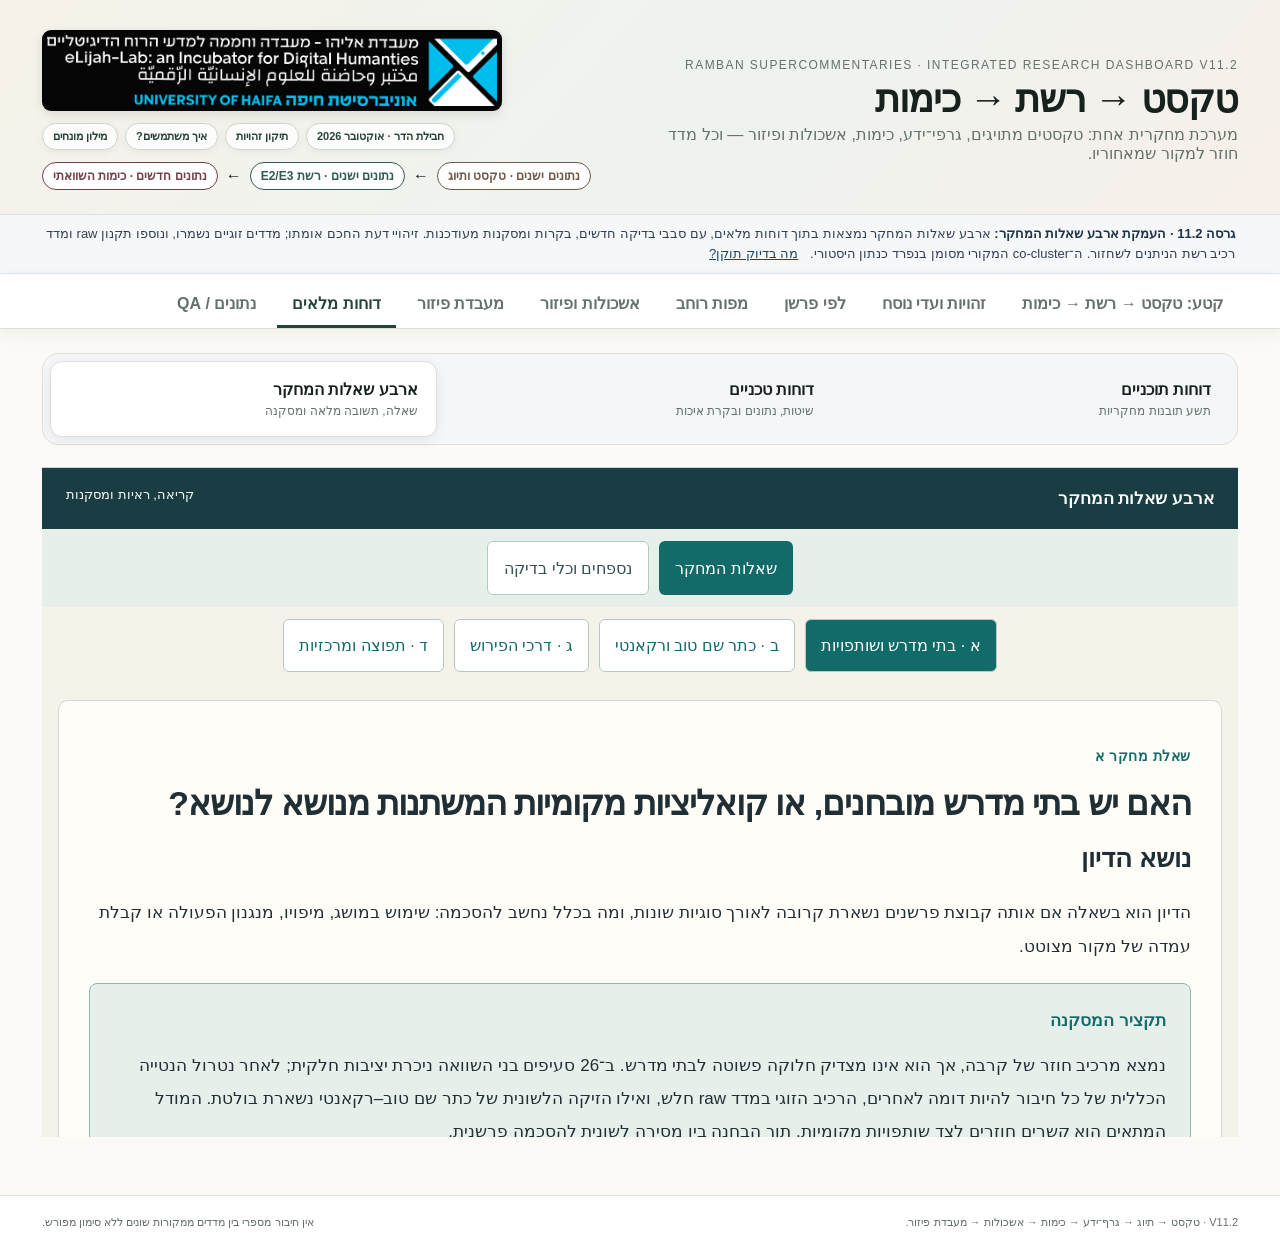
==== commit e025160b: "11.2" ====
--- a/index.html
+++ b/index.html
@@ -3,19 +3,19 @@
 <head>
   <meta charset="utf-8" />
   <meta name="viewport" content="width=device-width,initial-scale=1" />
-  <title>רמב״ן — טקסט, רשת וכימות ותובנות מחקר | V10.3</title>
+  <title>רמב״ן — טקסט, רשת וכימות ותובנות מחקר | V11.2</title>
   <link rel="stylesheet" href="./app.css" />
 </head>
 <body>
   <header class="site-header">
     <div>
-      <div class="eyebrow">Ramban Supercommentaries · Integrated Research Dashboard V10.3</div>
+      <div class="eyebrow">Ramban Supercommentaries · Integrated Research Dashboard V11.2</div>
       <h1>טקסט → רשת → כימות</h1>
       <p class="subtitle">מערכת מחקרית אחת: טקסטים מתויגים, גרפי־ידע, כימות, אשכולות ופיזור — וכל מדד חוזר למקור שמאחוריו.</p>
     </div>
     <div class="header-actions">
       <div class="lab-brand" aria-label="המעבדה למדעי הרוח הדיגיטליים — אוניברסיטת חיפה"><img src="./assets/elijah-lab-logo.png" alt="eLijah-Lab · המעבדה למדעי הרוח הדיגיטליים, אוניברסיטת חיפה" width="2048" height="324"></div>
-      <div class="header-mini-actions"><button class="legacy-link" id="openOctoberQA" type="button" title="תיעוד חבילת אוקטובר 2026 והבדיקות">חבילת הדר · אוקטובר 2026</button><button class="legacy-link" id="openV9Correction" type="button" title="תיעוד תיקון זהויות דעת החכם">תיקון זהויות</button><button class="legacy-link" id="openQuickGuide" type="button">איך משתמשים?</button><button class="legacy-link glossary-link" id="openGlossary" type="button">מילון מונחים</button><a class="legacy-link" href="./legacy/ramban-dashboard-V2/index.html" title="פתח את הדשבורד הישן (V2)">מעבר לדשבורד הישן</a></div>
+      <div class="header-mini-actions"><button class="legacy-link" id="openOctoberQA" type="button" title="תיעוד חבילת אוקטובר 2026 והבדיקות">חבילת הדר · אוקטובר 2026</button><button class="legacy-link" id="openV9Correction" type="button" title="תיעוד תיקון זהויות דעת החכם">תיקון זהויות</button><button class="legacy-link" id="openQuickGuide" type="button">איך משתמשים?</button><button class="legacy-link glossary-link" id="openGlossary" type="button">מילון מונחים</button></div>
       <div class="lineage-mini" aria-label="שרשרת הנתונים">
         <span class="source-pill source-text">נתונים ישנים · טקסט ותיוג</span><b>←</b>
         <span class="source-pill source-net">נתונים ישנים · רשת E2/E3</span><b>←</b>
@@ -24,16 +24,16 @@
     </div>
   </header>
 
-  <div class="october-status" role="note"><strong>גרסה 10.3 · אוקטובר 2026:</strong> זיהויי דעת החכם אומתו; מדדים זוגיים נשמרו, ונוספו תקנון raw ומדד רכיב רשת הניתנים לשחזור. ה־co-cluster המקורי מסומן בנפרד כנתון היסטורי. <button id="octInline" type="button">מה בדיוק תוקן?</button></div>
+  <div class="october-status" role="note"><strong>גרסה 11.2 · העמקת ארבע שאלות המחקר:</strong> ארבע שאלות המחקר נמצאות בתוך דוחות מלאים, עם סבבי בדיקה חדשים, בקרות ומסקנות מעודכנות.  זיהויי דעת החכם אומתו; מדדים זוגיים נשמרו, ונוספו תקנון raw ומדד רכיב רשת הניתנים לשחזור. ה־co-cluster המקורי מסומן בנפרד כנתון היסטורי. <button id="octInline" type="button">מה בדיוק תוקן?</button></div>
   <div class="workspace-sticky" id="workspaceSticky">
     <nav class="main-tabs" role="tablist" aria-label="ניווט ראשי">
-      <button type="button" id="tabbtn-journey" role="tab" aria-controls="tab-journey" aria-selected="true" class="main-tab is-active" data-tab="journey">קטע: טקסט → רשת → כימות</button>
+      <button type="button" id="tabbtn-journey" role="tab" aria-controls="tab-journey" aria-selected="false" class="main-tab" data-tab="journey">קטע: טקסט → רשת → כימות</button>
       <button type="button" id="tabbtn-witnesses" role="tab" aria-controls="tab-witnesses" aria-selected="false" class="main-tab" data-tab="witnesses">זהויות ועדי נוסח</button>
       <button type="button" id="tabbtn-commentator" role="tab" aria-controls="tab-commentator" aria-selected="false" class="main-tab" data-tab="commentator">לפי פרשן</button>
       <button type="button" id="tabbtn-corpus" role="tab" aria-controls="tab-corpus" aria-selected="false" class="main-tab" data-tab="corpus">מפות רוחב</button>
       <button type="button" id="tabbtn-clusters" role="tab" aria-controls="tab-clusters" aria-selected="false" class="main-tab" data-tab="clusters">אשכולות ופיזור</button>
       <button type="button" id="tabbtn-dispersion" role="tab" aria-controls="tab-dispersion" aria-selected="false" class="main-tab" data-tab="dispersion">מעבדת פיזור</button>
-      <button type="button" id="tabbtn-reports" role="tab" aria-controls="tab-reports" aria-selected="false" class="main-tab" data-tab="reports">דוחות מלאים</button>
+      <button type="button" id="tabbtn-reports" role="tab" aria-controls="tab-reports" aria-selected="true" class="main-tab is-active" data-tab="reports">דוחות מלאים</button>
       <button type="button" id="tabbtn-data" role="tab" aria-controls="tab-data" aria-selected="false" class="main-tab" data-tab="data">נתונים / QA</button>
     </nav>
 
@@ -55,19 +55,20 @@
     </section>
   </div>
 
+  <div class="research-return-bar"><button type="button" id="researchReturn" hidden>חזרה לראיה בתיק המחקר</button><span id="researchBridgeStatus" role="status" aria-live="polite"></span></div>
   <main id="app" tabindex="-1">
-    <section id="tab-journey" role="tabpanel" aria-labelledby="tabbtn-journey" class="tab-view is-active"></section>
+    <section id="tab-journey" role="tabpanel" aria-labelledby="tabbtn-journey" class="tab-view"></section>
     <section id="tab-witnesses" role="tabpanel" aria-labelledby="tabbtn-witnesses" class="tab-view"></section>
     <section id="tab-commentator" role="tabpanel" aria-labelledby="tabbtn-commentator" class="tab-view"></section>
     <section id="tab-corpus" role="tabpanel" aria-labelledby="tabbtn-corpus" class="tab-view"></section>
     <section id="tab-clusters" role="tabpanel" aria-labelledby="tabbtn-clusters" class="tab-view"></section>
     <section id="tab-dispersion" role="tabpanel" aria-labelledby="tabbtn-dispersion" class="tab-view"></section>
-    <section id="tab-reports" role="tabpanel" aria-labelledby="tabbtn-reports" class="tab-view"></section>
+    <section id="tab-reports" role="tabpanel" aria-labelledby="tabbtn-reports" class="tab-view is-active"></section>
     <section id="tab-data" role="tabpanel" aria-labelledby="tabbtn-data" class="tab-view"></section>
   </main>
 
   <footer>
-    <span>V10.3 · טקסט → תיוג → גרף־ידע → כימות → אשכולות → מעבדת פיזור.</span>
+    <span>V11.2 · טקסט → תיוג → גרף־ידע → כימות → אשכולות → מעבדת פיזור.</span>
     <span>אין חיבור מספרי בין מדדים ממקורות שונים ללא סימון מפורש.</span>
   </footer>
 
@@ -75,6 +76,8 @@
   <script src="./data/old-index.js"></script>
   <script src="./data/quant-reports.js"></script>
   <script src="./data/research-stories.js"></script>
+  <script src="./research/data.js"></script><script src="./research/deep-data.js"></script><script>window.RAMBAN_RESEARCH_BRIDGE={version:"1.0",evidence:Object.fromEntries([...window.RAMBAN_RESEARCH_DATA.evidence,...window.RAMBAN_DEEPENING.evidence].map(e=>[e.evidence_id,e])),sources:Object.fromEntries(Object.entries(window.RAMBAN_RESEARCH_DATA.sources).map(([k,v])=>[k,v.text]))};</script>
   <script src="./app.js"></script>
+  <script src="./research/bridge.js"></script>
 </body>
 </html>
--- a/app.css
+++ b/app.css
@@ -255,3 +255,9 @@
 @media(max-width:1080px){.site-header{flex-wrap:wrap;gap:14px}.site-header>div:first-child{min-width:0;flex:1 1 360px}.header-actions{max-width:none;flex:1 1 360px}.lab-brand{width:min(100%,400px)}}
 @media(max-width:720px){.site-header{flex-direction:column;align-items:stretch}.site-header>div:first-child,.header-actions{flex:auto;width:100%;max-width:none}.header-actions{align-items:stretch}.lab-brand{width:min(100%,460px);margin-inline:auto}.header-mini-actions{justify-content:flex-start}.lineage-mini{justify-content:flex-start}.main-tabs{gap:3px}.main-tab{padding:11px 12px;min-height:44px}.network-guide{font-size:12px}.network-shortcut-group button{min-width:40px;min-height:40px}}
 @media(prefers-reduced-motion:reduce){html{scroll-behavior:auto}*,*:before,*:after{animation-duration:.01ms!important;transition-duration:.01ms!important}}
+
+/* V11.0 research integration */
+.research-study-toolbar,.research-return-bar{display:flex;align-items:center;gap:20px;flex-wrap:wrap;padding:12px 20px}.research-study-toolbar{background:#e7efeb}.research-study-toolbar a{color:#126b69}#researchStudyFrame{width:100%;height:calc(100vh - 190px);min-height:650px;border:1px solid #d4d9d4;border-radius:8px;background:#f5f2e9}.research-evidence-context{border:2px solid #126b69;border-radius:8px;padding:18px;margin:18px 0;background:#f1f6f0}.research-evidence-context blockquote{white-space:pre-wrap;font:19px/1.9 Georgia,serif;max-height:450px;overflow:auto}.research-return-bar:has(button[hidden]){padding:0}.research-return-bar:has(button[hidden]) span:not(:empty){padding:14px}.research-return-bar button{padding:8px 14px;cursor:pointer}@media(max-width:780px){#researchStudyFrame{min-height:650px;height:82vh}.research-study-toolbar{font-size:14px}}
+
+/* 11.1: three reports tabs and a persistent question reader */
+.reports-mode-tabs{display:grid;grid-template-columns:repeat(3,minmax(0,1fr))}#researchStudyFrame{height:calc(100vh - 230px);min-height:600px;border:0;border-top:1px solid #c5d6ce;border-radius:0}#reportpanel-questions{padding:0}.reports-mode-content [hidden]{display:none!important}.reports-mode-tab{min-width:0}.reports-mode-tab small{white-space:normal}@media(max-width:780px){.reports-mode-tabs{grid-template-columns:1fr}.reports-mode-tab{padding:10px}#researchStudyFrame{height:82vh;min-height:550px}}
